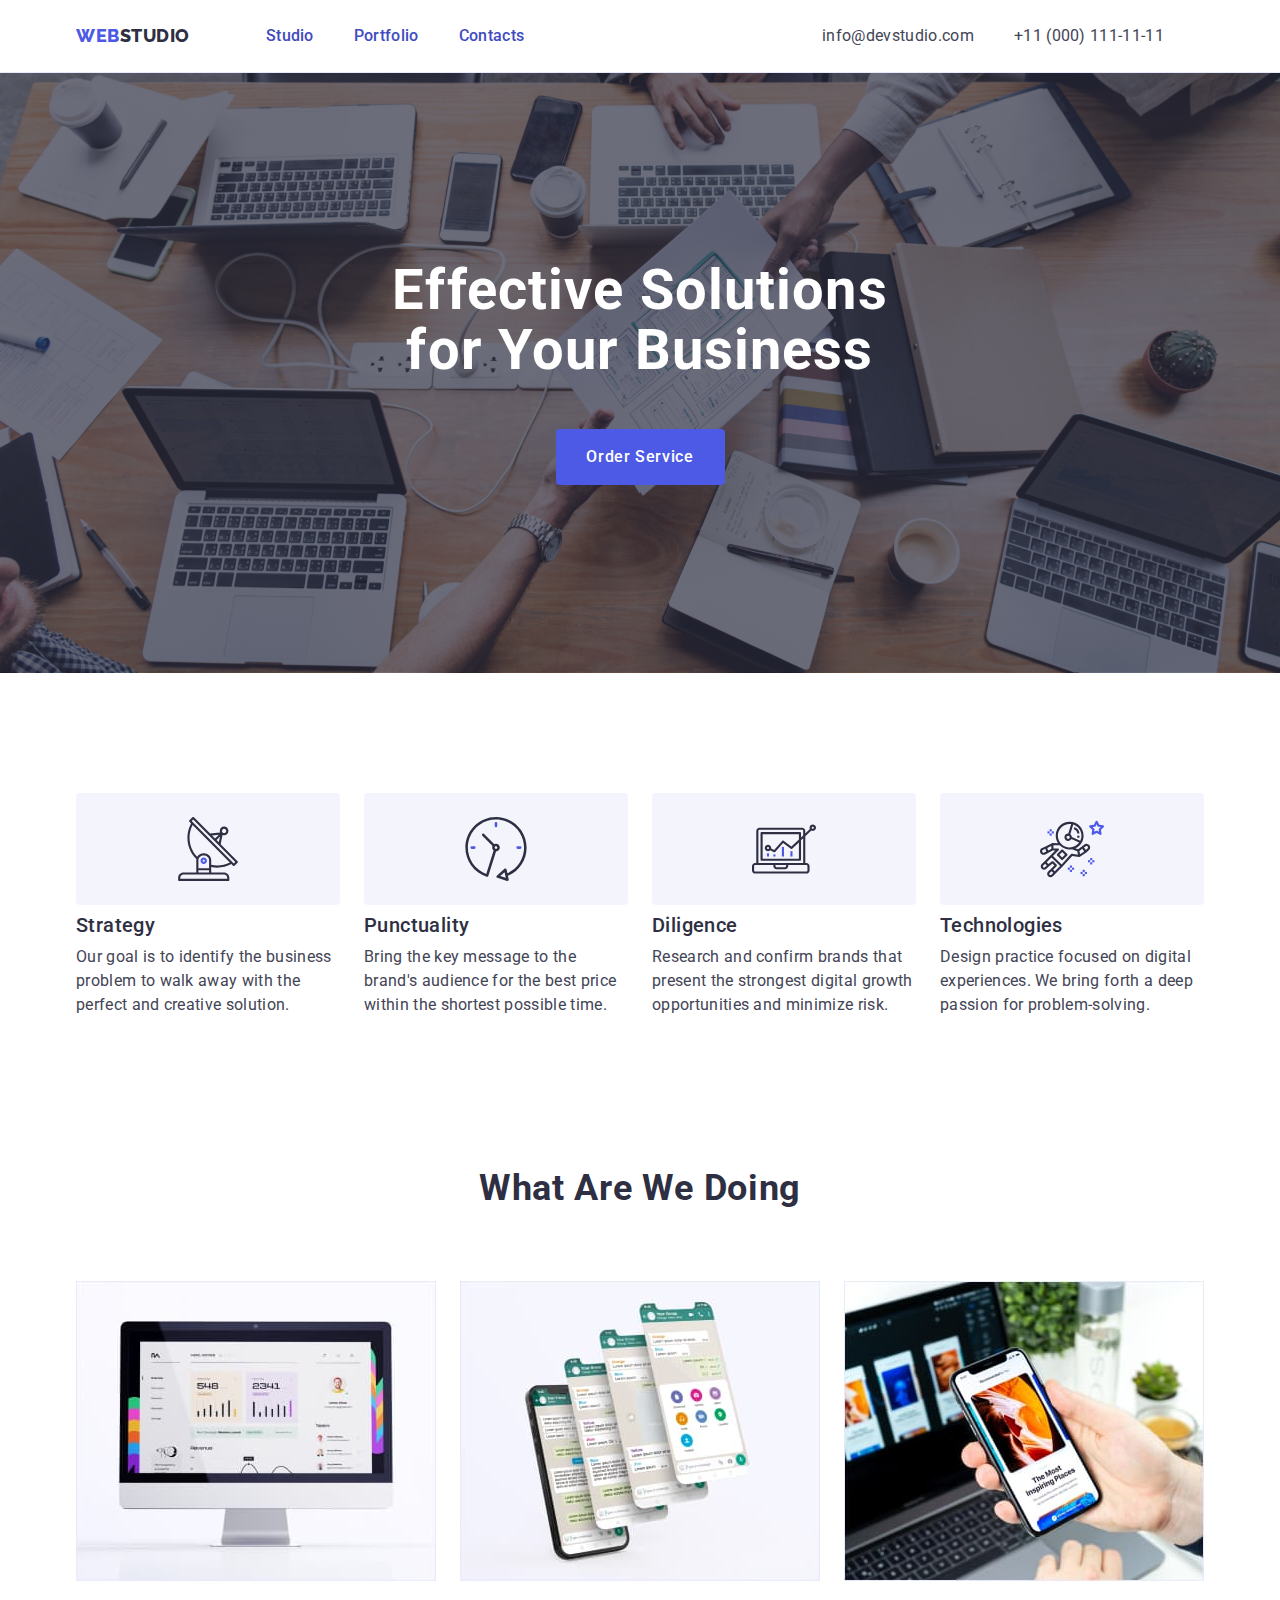
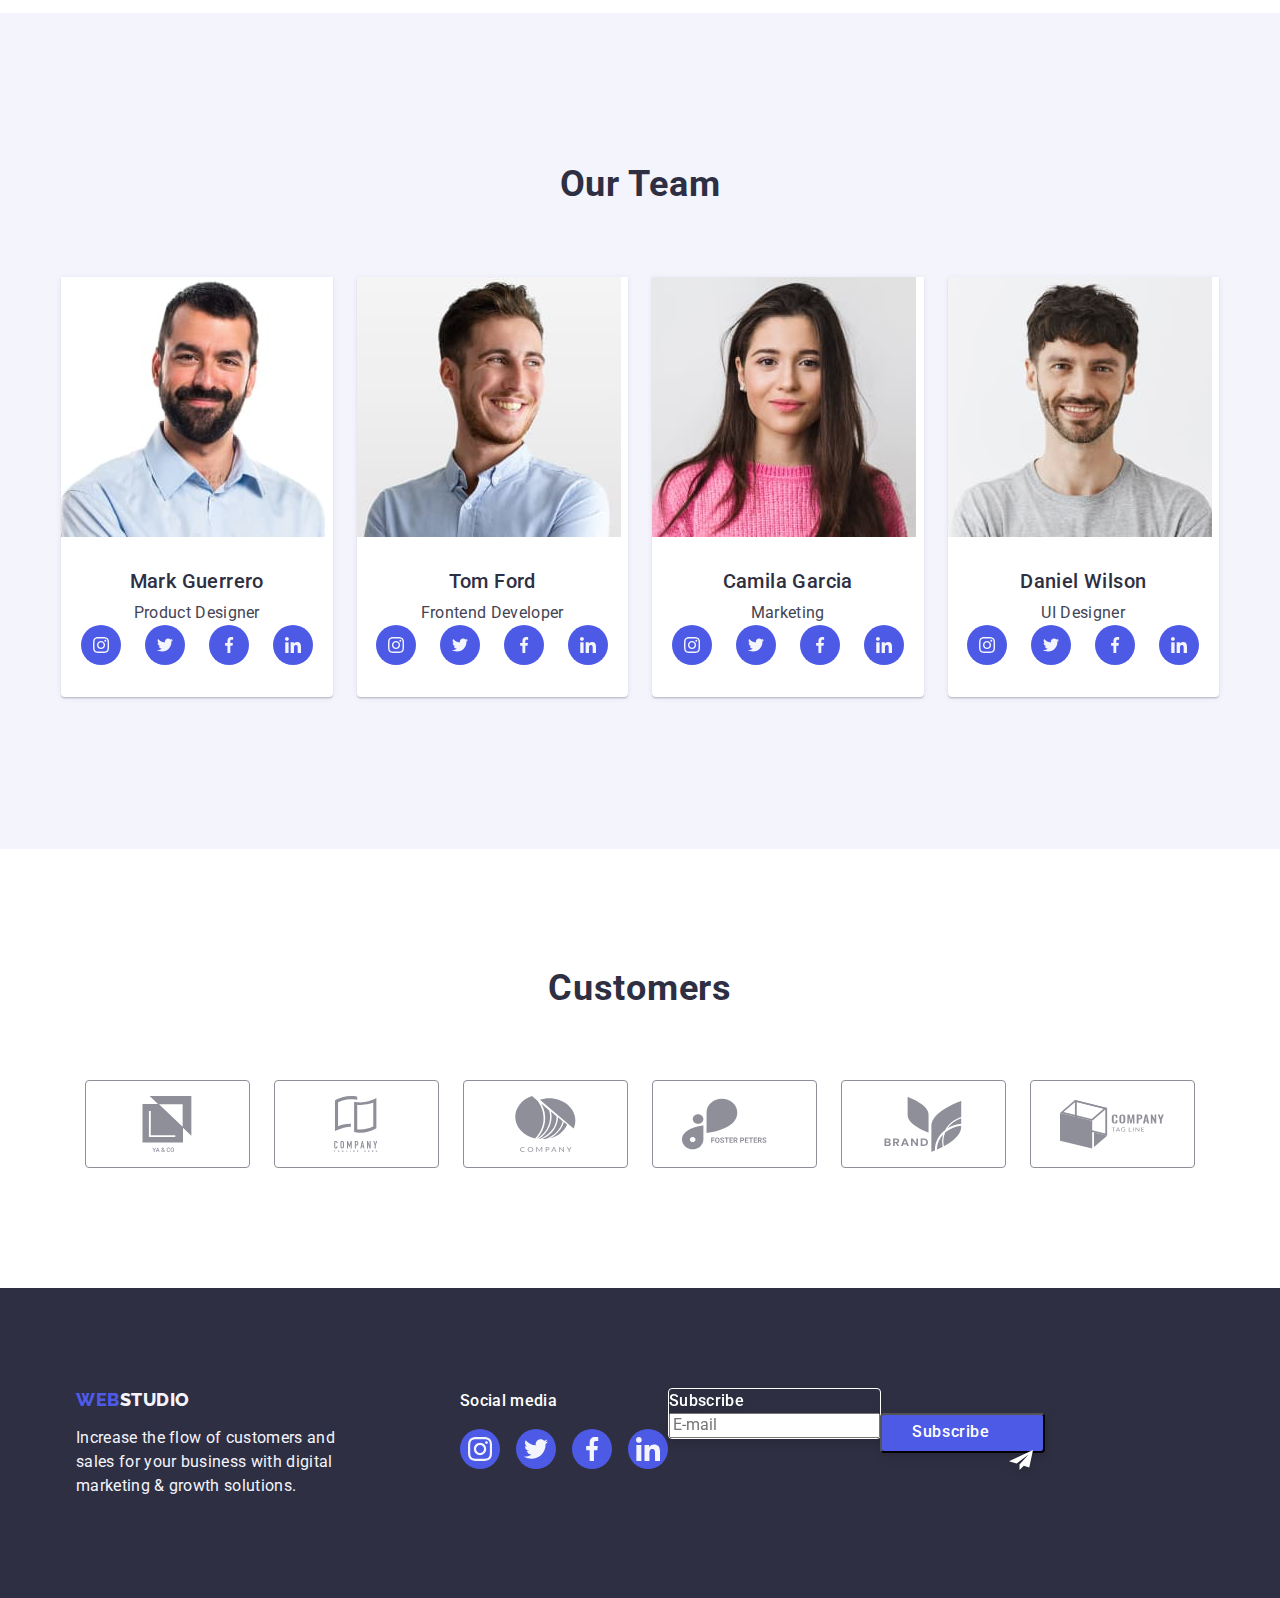
==== index.html @ 4f115db9 "Add files via upload" ====
<!DOCTYPE html>
<html lang="en">

<head>
  <meta charset="UTF-8" />
  <meta http-equiv="X-UA-Compatible" content="IE=edge" />
  <meta name="viewport" content="width=device-width, initial-scale=1.0" />
  <title>Document</title>
  <link rel="stylesheet" href="./css/modern-normalize.min.css" />
  <link rel="stylesheet" href="./css/style.css" />
  <link rel="stylesheet" href="./portfolio.html" />
  <link rel="preconnect" href="https://fonts.googleapis.com" />
  <link rel="preconnect" href="https://fonts.gstatic.com" crossorigin />
  <link href="https://fonts.googleapis.com/css2?family=Raleway:wght@800&display=swap" rel="stylesheet" />
  <link rel="preconnect" href="https://fonts.googleapis.com" />
  <link rel="preconnect" href="https://fonts.gstatic.com" crossorigin />
  <link href="https://fonts.googleapis.com/css2?family=Roboto:wght@400;500;700;900&display=swap" rel="stylesheet" />
</head>

<body class="body">
  <!--HEADER-->

  <header class="header">
    <div class="header-container container">
      <nav class="navigation">
        <a class="logo link" href="./index.html">Web<span class="header-logo-two">Studio</span></a>

        <ul class="menu-nav list">
          <li>
            <a class="menu-nav-item link" href="./index.html">Studio</a>
          </li>
          <li>
            <a class="menu-nav-item link" href="./portfolio.html">Portfolio</a>
          </li>
          <li><a class="menu-nav-item link" href="">Contacts</a></li>
        </ul>
      </nav>
      <address class="address">
        <ul class="addresses-list list">
          <li>
            <a class="address-item link" href="mailto:info@devstudio.com">info@devstudio.com</a>
          </li>
          <li>
            <a class="address-item link" href="tel:+110001111111">+11 (000) 111-11-11</a>
          </li>
        </ul>
      </address>
    </div>
  </header>
  <main>
    <!--SECTION 1-->

    <section class="section-one">
      <div class="hero-container container">
        <h1 class="main-title">Effective Solutions for Your Business</h1>
        <button class="hero-button" type="button" data-modal-open>Order Service</button>
      </div>
    </section>

    <!--SECTION 2-->

    <section class="section-two">
      <div class="second-container container">
        <h2 class="visually-hidden">Values</h2>
        <ul class="values-list list">
          <li class="value-item">
            <div class="value-items-div">
              <svg class="value-item-svg" width="64" height="64">
                <use href="./images/icons.svg#icon-antenna-one"></use>
              </svg>
            </div>
            <h3 class="value-title">Strategy</h3>
            <p class="value-text">
              Our goal is to identify the business problem to walk away with
              the perfect and creative solution.
            </p>
          </li>
          <li class="value-item">
            <div class="value-items-div">
              <svg class="value-item-svg" width="64" height="64">
                <use href="./images/icons.svg#icon-clock-one"></use>
              </svg>
            </div>
            <h3 class="value-title">Punctuality</h3>
            <p class="value-text">
              Bring the key message to the brand's audience for the best price
              within the shortest possible time.
            </p>
          </li>
          <li class="value-item">
            <div class="value-items-div">
              <svg class="value-item-svg" width="64" height="64">
                <use href="./images/icons.svg#icon-diagram-one"></use>
              </svg>
            </div>
            <h3 class="value-title">Diligence</h3>
            <p class="value-text">
              Research and confirm brands that present the strongest digital
              growth opportunities and minimize risk.
            </p>
          </li>
          <li class="value-item">
            <div class="value-items-div">
              <svg class="value-item-svg" width="64" height="64">
                <use href="./images/icons.svg#icon-astronaut-one"></use>
              </svg>
            </div>
            <h3 class="value-title">Technologies</h3>
            <p class="value-text">
              Design practice focused on digital experiences. We bring forth a
              deep passion for problem-solving.
            </p>
          </li>
        </ul>
      </div>
    </section>

    <!--SECTION 3-->

    <section class="section-three">
      <div class="third-container container">
        <h2 class="third-title">What are we doing</h2>
        <ul class="works-list list">
          <li class="works-list-item">
            <img src="./images/mac.jpg" alt="mac" width="360" height="300" />
          </li>
          <li class="works-list-item">
            <img src="./images/phones.jpg" alt="phones" width="360" height="300" />
          </li>
          <li class="works-list-item">
            <img src="./images/phone.jpg" alt="phone2" width="360" height="300" />
          </li>
        </ul>
      </div>
    </section>

    <!--SECTION 4-->

    <section class="section-fourth">
      <div class="team-container-div container">
        <h2 class="team-title">Our Team</h2>
        <ul class="team-list list">
          <li class="team-item list">
            <img class="dudes" src="./images/dude1.jpg" alt="dude1" width="264" height="260" />
            <div class="team-div">
              <h3 class="h-item">Mark Guerrero</h3>
              <p class="p-item">Product Designer</p>
              <ul class="socials list">
                <li class="socials-item">
                  <a href="" class="social-link link" aria-label="Instagram icon">
                    <svg class="social-ikons" width="16" height="16">
                      <use href="./images/icons.svg#instagram"></use>
                    </svg>
                  </a>
                </li>

                <li class="socials-item">
                  <a href="" class="social-link link" aria-label="Twitter icon">
                    <svg class="social-ikons" width="16" height="16">
                      <use href="./images/icons.svg#twitter"></use>
                    </svg>
                  </a>
                </li>

                <li class="socials-item">
                  <a href="" class="social-link link" aria-label="Facebook icon">
                    <svg class="social-ikons" width="16" height="16">
                      <use href="./images/icons.svg#facebook"></use>
                    </svg>
                  </a>
                </li>

                <li class="socials-item">
                  <a href="" class="social-link link" aria-label="Linkedin icon">
                    <svg class="social-ikons" width="16" height="16">
                      <use href="./images/icons.svg#linkedin"></use>
                    </svg>
                  </a>
                </li>
              </ul>
            </div>
          </li>

          <li class="team-item list">
            <img class="dudes" src="./images/dude2.jpg" alt="dude2" width="264" height="260" />
            <div class="team-div">
              <h3 class="h-item">Tom Ford</h3>
              <p class="p-item">Frontend Developer</p>
              <ul class="socials list">
                <li class="socials-item">
                  <a href="" class="social-link link" aria-label="Instagram icon">
                    <svg class="social-ikons" width="16" height="16">
                      <use href="./images/icons.svg#instagram"></use>
                    </svg>
                  </a>
                </li>

                <li class="socials-item">
                  <a href="" class="social-link link" aria-label="Twitter icon">
                    <svg class="social-ikons" width="16" height="16">
                      <use href="./images/icons.svg#twitter"></use>
                    </svg>
                  </a>
                </li>

                <li class="socials-item">
                  <a href="" class="social-link link" aria-label="Facebook icon">
                    <svg class="social-ikons" width="16" height="16">
                      <use href="./images/icons.svg#facebook"></use>
                    </svg>
                  </a>
                </li>

                <li class="socials-item">
                  <a href="" class="social-link link" aria-label="Linkedin icon">
                    <svg class="social-ikons" width="16" height="16">
                      <use href="./images/icons.svg#linkedin"></use>
                    </svg>
                  </a>
                </li>
              </ul>
            </div>
          </li>
          <li class="team-item list">
            <img class="dudes" src="./images/dude3.jpg" alt="dude3" width="264" height="260" />
            <div class="team-div">
              <h3 class="h-item">Camila Garcia</h3>
              <p class="p-item">Marketing</p>
              <ul class="socials list">
                <li class="socials-item">
                  <a href="" class="social-link link" aria-label="Instagram icon">
                    <svg class="social-ikons" width="16" height="16">
                      <use href="./images/icons.svg#instagram"></use>
                    </svg>
                  </a>
                </li>

                <li class="socials-item">
                  <a href="" class="social-link link" aria-label="Twitter icon">
                    <svg class="social-ikons" width="16" height="16">
                      <use href="./images/icons.svg#twitter"></use>
                    </svg>
                  </a>
                </li>

                <li class="socials-item">
                  <a href="" class="social-link link" aria-label="Facebook icon">
                    <svg class="social-ikons" width="16" height="16">
                      <use href="./images/icons.svg#facebook"></use>
                    </svg>
                  </a>
                </li>

                <li class="socials-item">
                  <a href="" class="social-link link" aria-label="Linkedin icon">
                    <svg class="social-ikons" width="16" height="16">
                      <use href="./images/icons.svg#linkedin"></use>
                    </svg>
                  </a>
                </li>
              </ul>
            </div>
          </li>
          <li class="team-item list">
            <img class="dudes" src="./images/dude4.jpg" alt="dude4" width="264" height="260" />
            <div class="team-div">
              <h3 class="h-item">Daniel Wilson</h3>
              <p class="p-item">UI Designer</p>
              <ul class="socials list">
                <li class="socials-item">
                  <a href="" class="social-link link" aria-label="Instagram icon">
                    <svg class="social-ikons" width="16" height="16">
                      <use href="./images/icons.svg#instagram"></use>
                    </svg>
                  </a>
                </li>

                <li class="socials-item">
                  <a href="" class="social-link link" aria-label="Twitter icon">
                    <svg class="social-ikons" width="16" height="16">
                      <use href="./images/icons.svg#twitter"></use>
                    </svg>
                  </a>
                </li>

                <li class="socials-item">
                  <a href="" class="social-link link" aria-label="Facebook icon">
                    <svg class="social-ikons" width="16" height="16">
                      <use href="./images/icons.svg#facebook"></use>
                    </svg>
                  </a>
                </li>

                <li class="socials-item">
                  <a href="" class="social-link link" aria-label="Linkedin icon">
                    <svg class="social-ikons" width="16" height="16">
                      <use href="./images/icons.svg#linkedin"></use>
                    </svg>
                  </a>
                </li>
              </ul>
            </div>
          </li>
        </ul>
      </div>
    </section>

    <!--SECTION 5-->

    <section class="section-five">
      <div class="cus-container container">
        <h2 class="customers-title">Customers</h2>
        <ul class="customers-list list">
          <li class="customers-item">
            <a href="" class="customers-link link" aria-label="Company icon">
              <svg class="customers-icon" width="104" height="56">
                <use href="./images/icons.svg#customers-one"></use>
              </svg>
            </a>
          </li>

          <li class="customers-item">
            <a href="" class="customers-link link" aria-label="Companyy icon">
              <svg class="customers-icon" width="104" height="56">
                <use href="./images/icons.svg#customers-two"></use>
              </svg>
            </a>
          </li>

          <li class="customers-item">
            <a href="" class="customers-link link" aria-label="Companyyy icon">
              <svg class="customers-icon" width="104" height="56">
                <use href="./images/icons.svg#customers-three"></use>
              </svg>
            </a>
          </li>

          <li class="customers-item">
            <a href="" class="customers-link link" aria-label="Companyyyy icon">
              <svg class="customers-icon" width="104" height="56">
                <use href="./images/icons.svg#customers-four"></use>
              </svg>
            </a>
          </li>

          <li class="customers-item">
            <a href="" class="customers-link link" aria-label="Companyyyyy icon">
              <svg class="customers-icon" width="104" height="56">
                <use href="./images/icons.svg#customers-five"></use>
              </svg>
            </a>
          </li>

          <li class="customers-item">
            <a href="" class="customers-link link" aria-label="Companyyyyyy icon">
              <svg class="customers-icon" width="104" height="56">
                <use href="./images/icons.svg#customers-six"></use>
              </svg>
            </a>
          </li>
        </ul>
      </div>
    </section>
  </main>

  <!--FOOTER-->


  <footer class="footer">
    <div class="footer-container container">
      <div class="footer-index-social">
        <a class="footer-logo link" href="./index.html">Web<span class="footer-logo-two">Studio</span></a>
        <p class="logo-footer-text">
          Increase the flow of customers and sales for your business with
          digital marketing & growth solutions.
        </p>
      </div>

      <div class="footer-container-social-two">
        <p class="social-title">Social media</p>
        <ul class="footer-social-media list">
          <li class="footer-social-media-item">
            <a class="footer-social-media-link link" href="https://www.instagram.com/">
              <svg class="social-ikons" width="24" height="24">
                <use href="./images/icons.svg#instagram"></use>
              </svg>
            </a>
          </li>

          <li class="footer-social-media-item">
            <a class="footer-social-media-link link" href="">
              <svg class="social-ikons" width="24" height="24">
                <use href="./images/icons.svg#twitter"></use>
              </svg>
            </a>
          </li>

          <li class="footer-social-media-item">
            <a class="footer-social-media-link link" href="">
              <svg class="social-ikons" width="24" height="24">
                <use href="./images/icons.svg#facebook"></use>
              </svg>
            </a>
          </li>

          <li class="footer-social-media-item">
            <a class="footer-social-media-link link" href="">
              <svg class="social-ikons" width="24" height="24">
                <use href="./images/icons.svg#linkedin"></use>
              </svg>
            </a>
          </li>
        </ul>
      </div>


      <!--

      <div class="subscribe-div">
        <p class="subscribe-title">Subscribe</p>
        <button class="subscribe-button" type="button">
          <p class="telegram-button-text">Subscribe</p>
          <svg class="telegram-icon" width="24" height="20">
            <use href="./images/icons.svg#icon-telegram"></use>
          </svg>
        </button>
      </div>
-->

      <div class="subscribe-div">
        <form action="" class="form-subscribe">
          <p class="subscribe-title">Subscribe</p>
          <input type="text" placeholder="E-mail">
          <button class="subscribe-button" type="button">
            <p class="telegram-button-text">Subscribe</p>
            <svg class="telegram-icon" width="24" height="24">
              <use href="./images/icons.svg#icon-telegram"></use>
            </svg>
          </button>
        </form>

      </div>



    </div>
  </footer>


  <div class="modal-blank is-hidden" data-modal>
    <div class="modal-blank-open">
      <button class="modal-close-btn" type="button" data-modal-close>
        <svg class="svg-modal-close" width="8" height="8">
          <use href="./images/icons.svg#icon-close-modal"></use>
        </svg>
      </button>
    </div>

  </div>
  <script src="./js/modal.js"></script>
</body>

</html>
---- css/style.css ----
:root {
  --color-iris: #4d5ae5;
  --color-ocean: #404bbf;
  --color-navy-blue: #2e2f42;
  --color-green: #31d0aa;
  --color-slate: #434455;
  --color-light-slate: #8e8f99;
  --color-cornflower: #e7e9fc;
  --color-cloud: #f4f4fd;
  --color-white: #ffffff;
  --color-dairy: #fcfcfc;
}



h1,
h2,
h3,
h4,
h5,
ul,
p,
a {
  margin: 0;
}


.body {
  font-family: "Roboto", sans-serif;
  color: #434455;
  background-color: #ffffff;
}

/*INDEX*/

/*HEADER*/

img {
  display: block;
}

.header {
  border-bottom: 1px solid #e7e9fc;
  box-shadow: 0px 2px 1px rgba(46, 47, 66, 0.08),
    0px 1px 1px rgba(46, 47, 66, 0.16), 0px 1px 6px rgba(46, 47, 66, 0.08);
}

.header-container {
  display: flex;
  justify-content: space-between;
}

.container {
  width: 1158px;
  margin: 0 auto;
  padding-left: 15px;
  padding-right: 15px;
}

.navigation {
  display: flex;
  align-items: center;
}

ul {
  padding-left: 0;
}

.logo {
  font-family: "Raleway";
  font-style: normal;
  font-weight: 800;
  font-size: 18px;
  line-height: 21px;
  display: flex;
  align-items: center;
  letter-spacing: 0.03em;
  text-transform: uppercase;
  color: #4d5ae5;
  margin-right: 76px;
}

.link {
  text-decoration: none;
  text-decoration: none;
}

.header-logo-two {
  font-family: "Raleway", sans-serif;
  font-style: normal;
  font-weight: 800;
  font-size: 18px;
  line-height: 21px;
  display: flex;
  letter-spacing: 0.03em;
  text-transform: uppercase;
  color: #2e2f42;
  line-height: 1.17;
}

.list {
  list-style: none;
}

.menu-nav {
  font-weight: 500;
  font-size: 16px;
  line-height: 1.5;
  letter-spacing: 0.02em;
  color: #2e2f42;
  display: flex;
  gap: 40px;
}

.menu-nav-item {
  display: block;
  color: #404bbf;
  transition: color 250ms cubic-bezier(0.4, 0, 0.2, 1);
  position: relative;
  padding: 24px 0;
}

.menu-nav-item:hover {
  color: #404bbf;
}

.menu-nav-item:focus {
  color: #404bbf;
}


.menu-nav-item::after {
  border-radius: 2px;
  content: '';
  position: absolute;
  bottom: -1px;
  width: 100%;
  height: 4px;
  display: block;
  background-color: #404BBF;
  opacity: 0;
}

.menu-nav-item::after:hover {
  content: '';
  position: absolute;
  bottom: -1px;
  width: 100%;
  height: 4px;
  display: block;
  background-color: #404BBF;
  opacity: 1;
}

.addresses-list {
  display: block;
  padding-right: 40px;
  max-width: 310;
  gap: 40px;
}

.menu-nav:hover {
  color: #404bbf;
}

.menu-nav:focus {
  color: #404bbf;
}

.address {
  font-style: normal;
  margin-left: auto;
}

.address-item {
  margin: 0;
  display: block;
  transition: color 250ms cubic-bezier(0.4, 0, 0.2, 1);
  font-family: "Roboto";
  font-style: normal;
  font-weight: 400;
  font-size: 16px;
  line-height: 24px;
  letter-spacing: 0.02em;
  color: #434455;
  padding: 24px 0;
}

.address-item:hover {
  color: #404bbf;
}

.address-item:focus {
  color: #404bbf;
}

/*SECTION 1*/

.section-one {
  margin-left: auto;
  margin-right: auto;
  max-width: 1440px;
  padding: 188px 0;
  background: #2e2f42;
  background: linear-gradient(rgba(46, 47, 66, 0.7), rgba(46, 47, 66, 0.7)),
    url(../images/people-office.jpg);
  background-repeat: no-repeat;
  background-size: cover;
  background-position: center;
}

.visually-hidden {
  position: absolute;
  width: 1px;
  height: 1px;
  margin: -1px;
  border: 0;
  padding: 0;

  white-space: nowrap;
  clip-path: inset(100%);
  clip: rect(0 0 0 0);
  overflow: hidden;
}

.main-title {
  line-height: 1.07;
  text-align: center;
  letter-spacing: 0.02em;
  color: #ffffff;
  font-size: 56px;
  max-width: 496px;
  display: block;
  margin: 0;
  margin-left: auto;
  margin-right: auto;
  margin-bottom: 48px;
}

.hero-button {
  transition: background-color 250ms cubic-bezier(0.4, 0, 0.2, 1);
  background-color: #4d5ae5;
  font-family: "Roboto", sans-serif;
  font-weight: 500;
  font-size: 16px;
  line-height: 1.5;
  letter-spacing: 0.04em;
  color: #ffffff;
  cursor: pointer;
  display: block;
  margin: 0 auto;
  min-width: 169px;
  height: 56px;
  border: none;
  border-radius: 4px;
}

.hero-button:hover {
  background-color: #404bbf;
}

.hero-button:focus {
  background-color: #404bbf;
}

/*SECTION 2*/

.value-items-div {
  display: flex;
  align-items: center;
  justify-content: center;
  height: 112px;
  width: 264px;
  margin-bottom: 8px;
  background: #F4F4FD;
  border-radius: 4px;
}

.second-title {
  font-weight: 500;
  font-size: 20px;
  line-height: 1.2;
  letter-spacing: 0.02em;
  color: #2e2f42;
  margin-bottom: 8px;
}

.second-container {
  display: flex;
}

.section-two {
  padding: 120px 0;
}

.values-list {
  display: flex;
  gap: 24px;
}

.value-item {
  flex-basis: calc((100% - 72px) / 4);
}

.value-title {
  font-weight: 500;
  font-size: 20px;
  line-height: 1.2;
  letter-spacing: 0.02em;
  color: #2e2f42;
  margin-bottom: 8px;
}

.value-text {
  font-size: 16px;
  line-height: 1.5;
  letter-spacing: 0.02em;
  color: #434455;
}

/*SECTION 3*/

.section-three {
  padding-bottom: 120px;
  padding: 32px 0;
}

.third-title {
  font-size: 36px;
  line-height: 1.11;
  text-align: center;
  letter-spacing: 0.02em;
  text-transform: capitalize;
  color: #2e2f42;
  margin-bottom: 72px;
}

.works-list {
  display: flex;
  gap: 24px;
}

.works-list-item {
  flex-basis: calc((100% - 48px) / 3);
}

/*SECTION 4*/

.section-fourth {
  background-color: #f4f4fd;
  padding: 120px 0;
}

.team-title {
  font-size: 36px;
  line-height: 1.11;
  text-align: center;
  letter-spacing: 0.02em;
  text-transform: capitalize;
  color: #2e2f42;
  margin-bottom: 72px;
}

.team-list {
  display: flex;
  gap: 24px;
}

.team-div {
  padding: 32px 0;
}


.team-container-div {
  padding: 32px 0;
}

.team-item {
  background-color: #ffffff;
  flex-basis: calc((100% - 72px) / 4);
  background: #ffffff;
  border-radius: 0px 0px 4px 4px;
  box-shadow: 0px 1px 6px rgba(46, 47, 66, 0.08),
    0px 1px 1px rgba(46, 47, 66, 0.16), 0px 2px 1px rgba(46, 47, 66, 0.08);
  border-radius: 0px 0px 4px 4px;
}

.team-div {
  padding-top: 32px;
  padding-bottom: 32px;
}

.h-item {
  font-weight: 500;
  font-size: 20px;
  line-height: 1.2;
  letter-spacing: 0.02em;
  color: #2e2f42;
  text-align: center;
  margin-bottom: 8px;
}

.p-item {
  font-size: 16px;
  line-height: 1.5;
  letter-spacing: 0.02em;
  color: #434455;
  text-align: center;
}

.dudes {
  display: block;
}

/*FOOTER*/

.footer-container {
  display: flex;
  align-items: baseline;
}

.footer {
  background-color: #2e2f42;
  padding: 100px 0;
  max-height: 315px;
}


.footer-index-social {
  flex-direction: column;
  display: flex;

}

.footer-logo {
  font-family: "Raleway";
  font-style: normal;
  font-weight: 800;
  font-size: 18px;
  line-height: 21px;
  display: flex;
  align-items: center;
  letter-spacing: 0.03em;
  text-transform: uppercase;
  color: #4d5ae5;
  display: inline-block;
  margin-right: 76px;
}

.footer-logo-two {
  font-family: "Raleway";
  font-style: normal;
  font-weight: 800;
  font-size: 18px;
  line-height: 21px;
  display: flex;
  align-items: center;
  letter-spacing: 0.03em;
  text-transform: uppercase;
  color: #f4f4fd;
  display: inline-block;
  margin-bottom: 16px;
}

.logo-footer-text {
  font-family: "Roboto";
  font-style: normal;
  font-weight: 400;
  font-size: 16px;
  line-height: 24px;
  letter-spacing: 0.02em;
  color: #f4f4fd;
  max-width: 264px;
}

/*SECTION 5 */

.five-div {
  width: 1128px;
}

/*   PORTFOLIO   */

.portfolio-header {
  border-bottom: 1px solid #e7e9fc;
}

.portfolio-header-container {
  justify-content: space-between;
  display: flex;
}

.portfolio-nav {
  display: flex;
  align-items: center;
}

.portfolio-menu-nav {
  font-weight: 500;
  font-size: 16px;
  line-height: 1.5;
  letter-spacing: 0.02em;
  color: #2e2f42;
  display: flex;
  gap: 40px;
}

.portfolio-menu-nav-item {
  position: relative;
  transition: color 250ms cubic-bezier(0.4, 0, 0.2, 1);
  color: #404bbf;
  padding: 24px 0;
}

.portfolio-menu-nav-item:hover {
  color: #404bbf;
}



.portfolio-menu-nav-item::after {
  left: 0;
  border-radius: 2px;
  content: '';
  position: absolute;
  bottom: -1px;
  width: 100%;
  height: 4px;
  display: block;
  background-color: #404BBF;
  opacity: 0;
}

.portfolio-menu-nav-item::after:hover {
  left: 0;
  content: '';
  position: absolute;
  bottom: -1px;
  width: 100%;
  height: 4px;
  display: block;
  background-color: #404BBF;
  opacity: 1;
}

.addresses-list {
  display: flex;
  gap: 40px;
}

.portfolio-menu-nav:hover {
  color: #404bbf;
}

.portfolio-menu-nav:focus {
  color: #404bbf;
}

.portfolio-buttons {
  transition: color 250ms cubic-bezier(0.4, 0, 0.2, 1), background-color 250ms cubic-bezier(0.4, 0, 0.2, 1),
    border-color 250ms cubic-bezier(0.4, 0, 0.2, 1), box-shadow 250ms cubic-bezier(0.4, 0, 0.2, 1);
  font-family: "Roboto", sans-serif;
  font-weight: 500;
  font-size: 16px;
  line-height: 1.5;
  letter-spacing: 0.04em;
  color: #4d5ae5;
  background-color: #f4f4fd;
  cursor: pointer;
  border: 1px solid #e7e9fc;
  border-radius: 4px;
  padding: 12px 24px;
  border: 1px solid #e7e9fc;
  border-radius: 4px;
}

.portfolio-buttons:hover {
  color: #ffffff;
  background-color: #404bbf;
  border: 1px solid transparent;
  box-shadow: 0px 3px 1px rgba(0, 0, 0, 0.1), 0px 2px 1px rgba(0, 0, 0, 0.08),
    0px 2px 2px rgba(0, 0, 0, 0.12);
}

.portfolio-buttons:focus {
  color: #ffffff;
  background-color: #404bbf;
  border: 1px solid transparent;
  box-shadow: 0px 3px 1px rgba(0, 0, 0, 0.1), 0px 2px 1px rgba(0, 0, 0, 0.08),
    0px 2px 2px rgba(0, 0, 0, 0.12);
}

.div-portfolio {
  border: #2e2f42;
  border-top: none;
}

.portfolio-section {
  padding: 96px 0 120px;
}

.buttons-list {
  display: flex;
  justify-content: center;
  gap: 24px;
  margin-bottom: 72px;
}

.apps-item {
  display: flex;
  background: #ffffff;
  flex-wrap: wrap;
  column-gap: 24px;
  row-gap: 48px;
}

.apps-item-link {
  transition: box-shadow 250ms cubic-bezier(0.4, 0, 0.2, 1);
  display: block;
}

.p-p-item {
  font-family: 'Roboto';
  font-style: normal;
  font-weight: 400;
  font-size: 16px;
  line-height: 24px;
  /* identical to box height, or 150% */

  letter-spacing: 0.02em;

  /* SLATE */

  color: #434455;

}

.apps-item-link:hover {
  border: 1px solid #f4f4fd;
  box-shadow: 0px 1px 6px rgba(46, 47, 66, 0.08),
    0px 1px 1px rgba(46, 47, 66, 0.16), 0px 2px 1px rgba(46, 47, 66, 0.08);
}

.apps-list-item {
  width: calc((100% - 48px) / 3);
}

.app-div {
  padding: 32px 16px;
  border: 1px solid #e7e9fc;
  border-top: none;
  margin-bottom: 8px;
}


.foto-item-portfolio {
  position: relative;
  overflow: hidden;
}

.foto-item-portfolio-text {
  padding: 40px 32px;
  transition: transform 250ms cubic-bezier(0.4, 0, 0.2, 1);
  position: absolute;
  font-family: 'Roboto';
  font-style: normal;
  font-weight: 400;
  font-size: 16px;
  line-height: 24px;
  letter-spacing: 0.02em;
  color: #F4F4FD;
  top: 0;
  background-color: #4d5ae5;
  height: 100%;
  width: 100%;
  transform: translateY(100%);
}



 
 .foto-item-portfolio:hover .foto-item-portfolio-text,
.foto-item-portfolio:focus .foto-item-portfolio-text {
  transform: translateY(0%);
}


.socials {
  display: flex;
  flex-direction: row;
  justify-content: center;
  align-items: center;
  padding: 0px;
  gap: 24px;
}

.socials-item {
  width: 40px;
  height: 40px;
}

.social-link {
  transition: background-color 250ms cubic-bezier(0.4, 0, 0.2, 1);
  width: 100%;
  height: 100%;
  background-color: #4d5ae5;
  border-radius: 50%;
  display: flex;
  align-items: center;
  justify-content: center;
}

.social-link:hover {
  background-color: #404bbf;
}


.social-link:focus {
  background-color: #404bbf;
}



.media-title {
  font-family: "Roboto";
  font-style: normal;
  font-weight: 500;
  font-size: 16px;
  line-height: 24px;
  letter-spacing: 0.02em;
  color: #ffffff;
  display: inline-block;
}

.social-icons {
  fill: #f4f4fd;
}

/*CUSTOMERS*/

.customers-title {
  margin-top: 0px;
  margin-bottom: 72px;
  font-family: "Roboto";
  font-style: normal;
  font-weight: 700;
  font-size: 36px;
  line-height: 40px;
  text-align: center;
  letter-spacing: 0.02em;
  text-transform: capitalize;
  color: #2e2f42;
  line-height: 1.1;
}


.customers-icon {
  fill: currentColor;
}

.section-five {
  padding-top: 120px;
  padding-bottom: 120px;
}

.cus-container {
  width: 1140px;
}


.customers-list {
  display: flex;
  flex-direction: row;
  align-items: flex-start;
  gap: 24px;
}

.customers-item {
  width: calc((100% - 120px) / 6);
  height: 88px;

}

.customers-link {
  transition: border-color 250ms cubic-bezier(0.4, 0, 0.2, 1), color 250ms cubic-bezier(0.4, 0, 0.2, 1);
  display: flex;
  align-items: center;
  justify-content: center;
  border: 1px solid #8e8f99;
  border-radius: 4px;
  box-sizing: border-box;
  width: 100%;
  height: 100%;
  color: #8e8f99;
  ;
}

.customers-link:hover {
  border-color: #404bbf;
  color: #404bbf;
}

.customers-link:focus {
  border-color: #404bbf;
  color: #404bbf;
}

.social-title {
  margin-top: 0px;
  margin-bottom: 16px;
  font-family: "Roboto";
  font-style: normal;
  font-weight: 500;
  font-size: 16px;
  line-height: 24px;
  letter-spacing: 0.02em;
  color: hsl(0, 0%, 100%);
}

.footer-index-social {
  display: flex;
  align-items: baseline;
  margin-right: 120px;
}

.footer-social-media {
  display: flex;
  flex-direction: row;
  justify-content: center;
  align-items: center;
  padding: 0px;
  gap: 16px;
}

.footer-social-media-link {
  transition: background-color 250ms cubic-bezier(0.4, 0, 0.2, 1);
  width: 100%;
  height: 100%;
  background-color: #4d5ae5;
  border-radius: 50%;
  display: flex;
  align-items: center;
  justify-content: center;
}

.footer-social-media-link:hover {
  background-color: #31d0aa;
}

.footer-social-media-link:focus {
  background-color: #31d0aa;
}

.social-ikons {
  fill: #f4f4fd;
}

.footer-container-social-two {
  gap: 16px;
}

.footer-container {
  display: flex;
}


.footer-social-media-item {
  width: 40px;
  height: 40px;
}


/*  JS   */

.modal-blank {
  position: fixed;
  top: 0;
  left: 0;
  width: 100%;
  height: 100%;
  background-color: rgba(46, 47, 66, 0.4);
  transition: opacity 250ms cubic-bezier(0.4, 0, 0.2, 1), visibility 250ms cubic-bezier(0.4, 0, 0.2, 1);
}

.is-hidden {
  opacity: 0;
  visibility: hidden;
  pointer-events: none;
}

.modal-blank-open {
  position: absolute;
  top: 50%;
  left: 50%;
  transform: translate(-50%, -50%) scale(1);
  background: #fcfcfc;
  box-shadow: 0px 1px 1px rgba(0, 0, 0, 0.14), 0px 1px 3px rgba(0, 0, 0, 0.12), 0px 2px 1px rgba(0, 0, 0, 0.2);
  border-radius: 4px;
  transition: transform 250ms cubic-bezier(0.4, 0, 0.2, 1);
  min-height: 584px;
  width: 408px;

}

.modal-close-btn {
  display: flex;
  align-items: center;
  justify-content: center;
  background-color: #e7e9fc;
  border: 1px solid rgba(0, 0, 0, 0.1);
  position: absolute;
  top: 24px;
  padding: 0;
  border-radius: 50%;
  right: 24px;
  height: 24px;
  width: 24px;
  cursor: pointer;
  transition: background-color 250ms cubic-bezier(0.4, 0, 0.2, 1), border 250ms cubic-bezier(0.4, 0, 0.2, 1);
}

.modal-close-btn:hover {
  background-color: #404bbf;
  border: none;
}

.modal-close-btn:focus {
  background-color: #404bbf;
  border: none;
}

.svg-modal-close {
  transition: fill 250ms cubic-bezier(0.4, 0, 0.2, 1);

}


.modal-close-btn:hover .svg-modal-close {
  fill: #ffffff;
}

.modal-close-btn:focus .svg-modal-close {
  fill: #ffffff;
}

/* SUBSCRIBE */

.subscribe-title {
  font-family: 'Roboto';
  font-style: normal;
  font-weight: 500;
  font-size: 16px;
  line-height: 24px;
  letter-spacing: 0.02em;
  color: #FFFFFF;
}


.subscribe-div {
  flex-direction: column;
  gap: 192px;
  align-items: baseline;
  display: flex;
}


.subscribe-button {
  position: absolute;
  width: 165px;
  height: 40px;
  background: #4D5AE5;
  border-radius: 4px;
}

.telegram-button-text {
  position: relative;
  padding-left:24px ;
  padding-top: 8px;
  width: 77px;
  height: 24px;
  font-family: 'Roboto';
  font-style: normal;
  font-weight: 500;
  font-size: 16px;
  line-height: 24px;
  display: flex;
  align-items: center;
  text-align: center;
  letter-spacing: 0.04em;
  color: #FFFFFF;
}

.telegram-icon{
  position: relative;
  margin-left: 117px;
  margin-top: 8px;


}

.form-subscribe{
  box-sizing: border-box;
  border: 1px solid #FFFFFF;
filter: drop-shadow(0px 4px 4px rgba(0, 0, 0, 0.15));
border-radius: 4px;
}
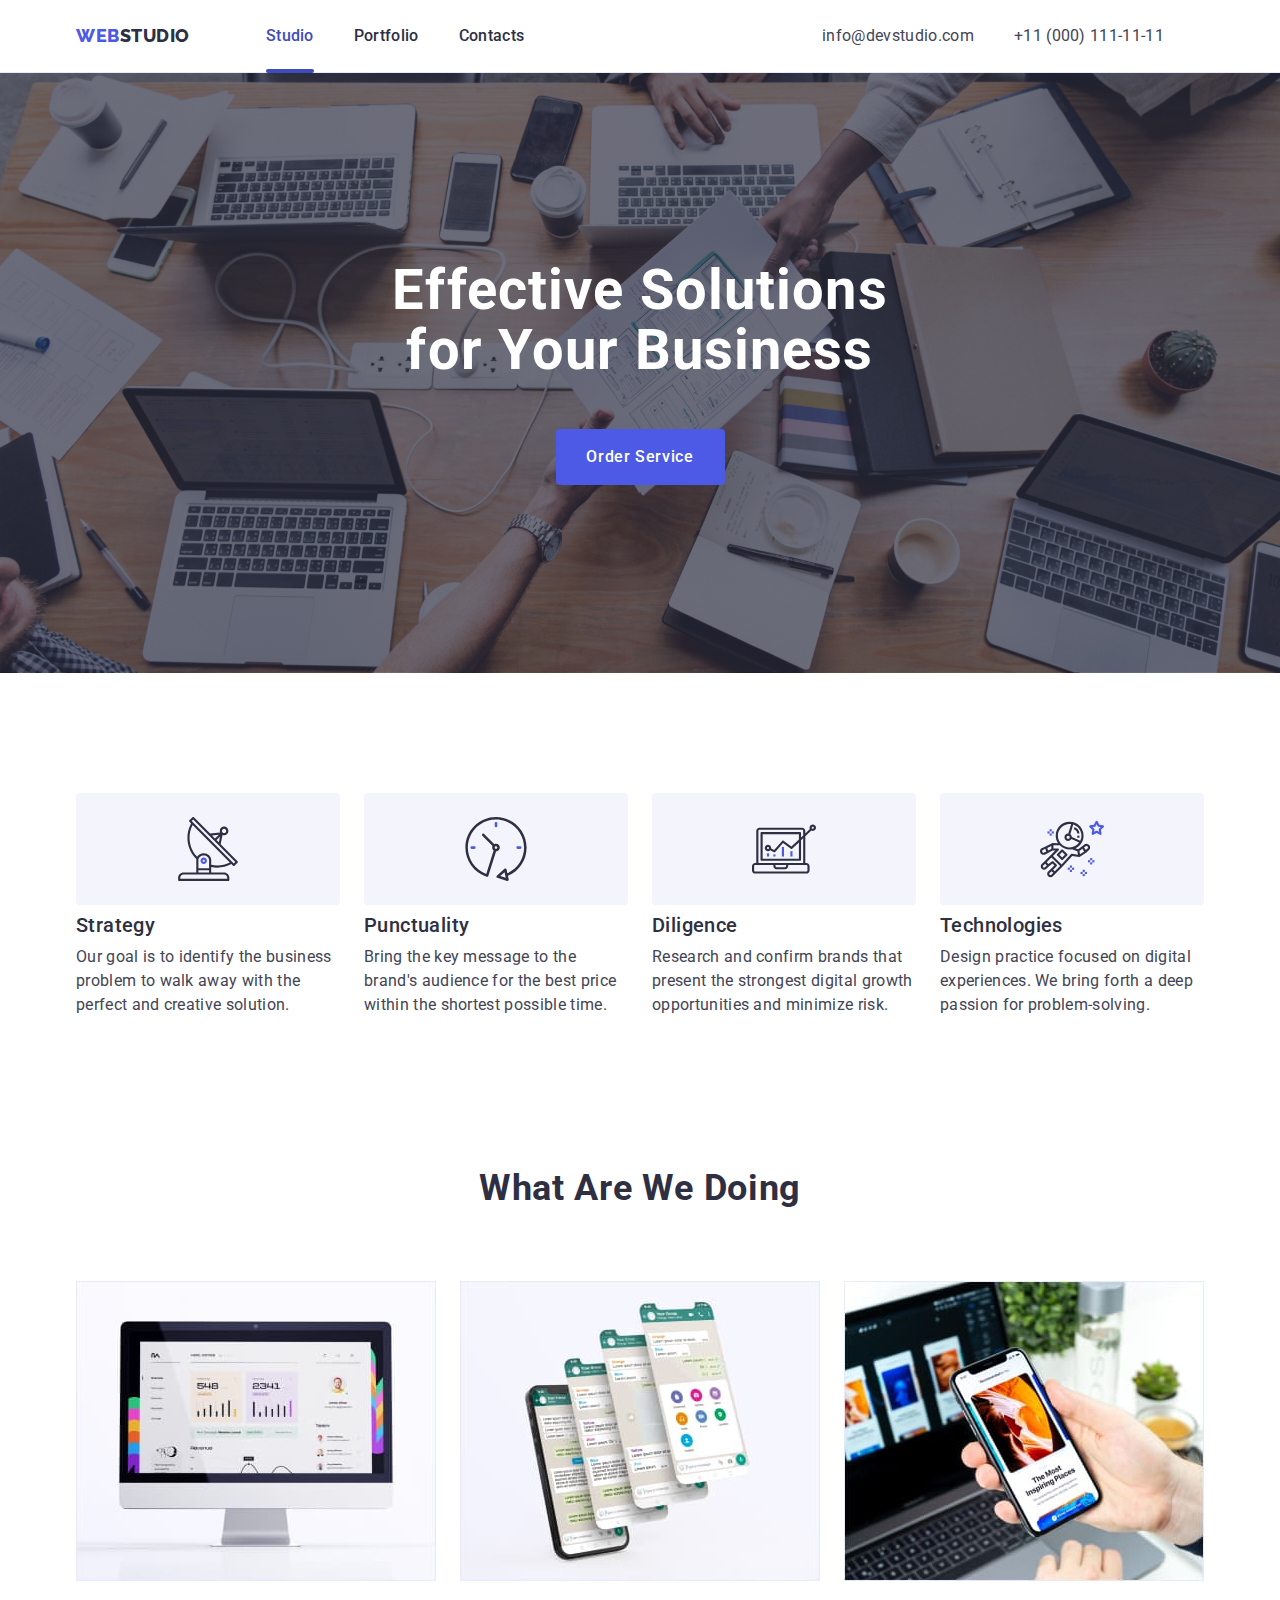
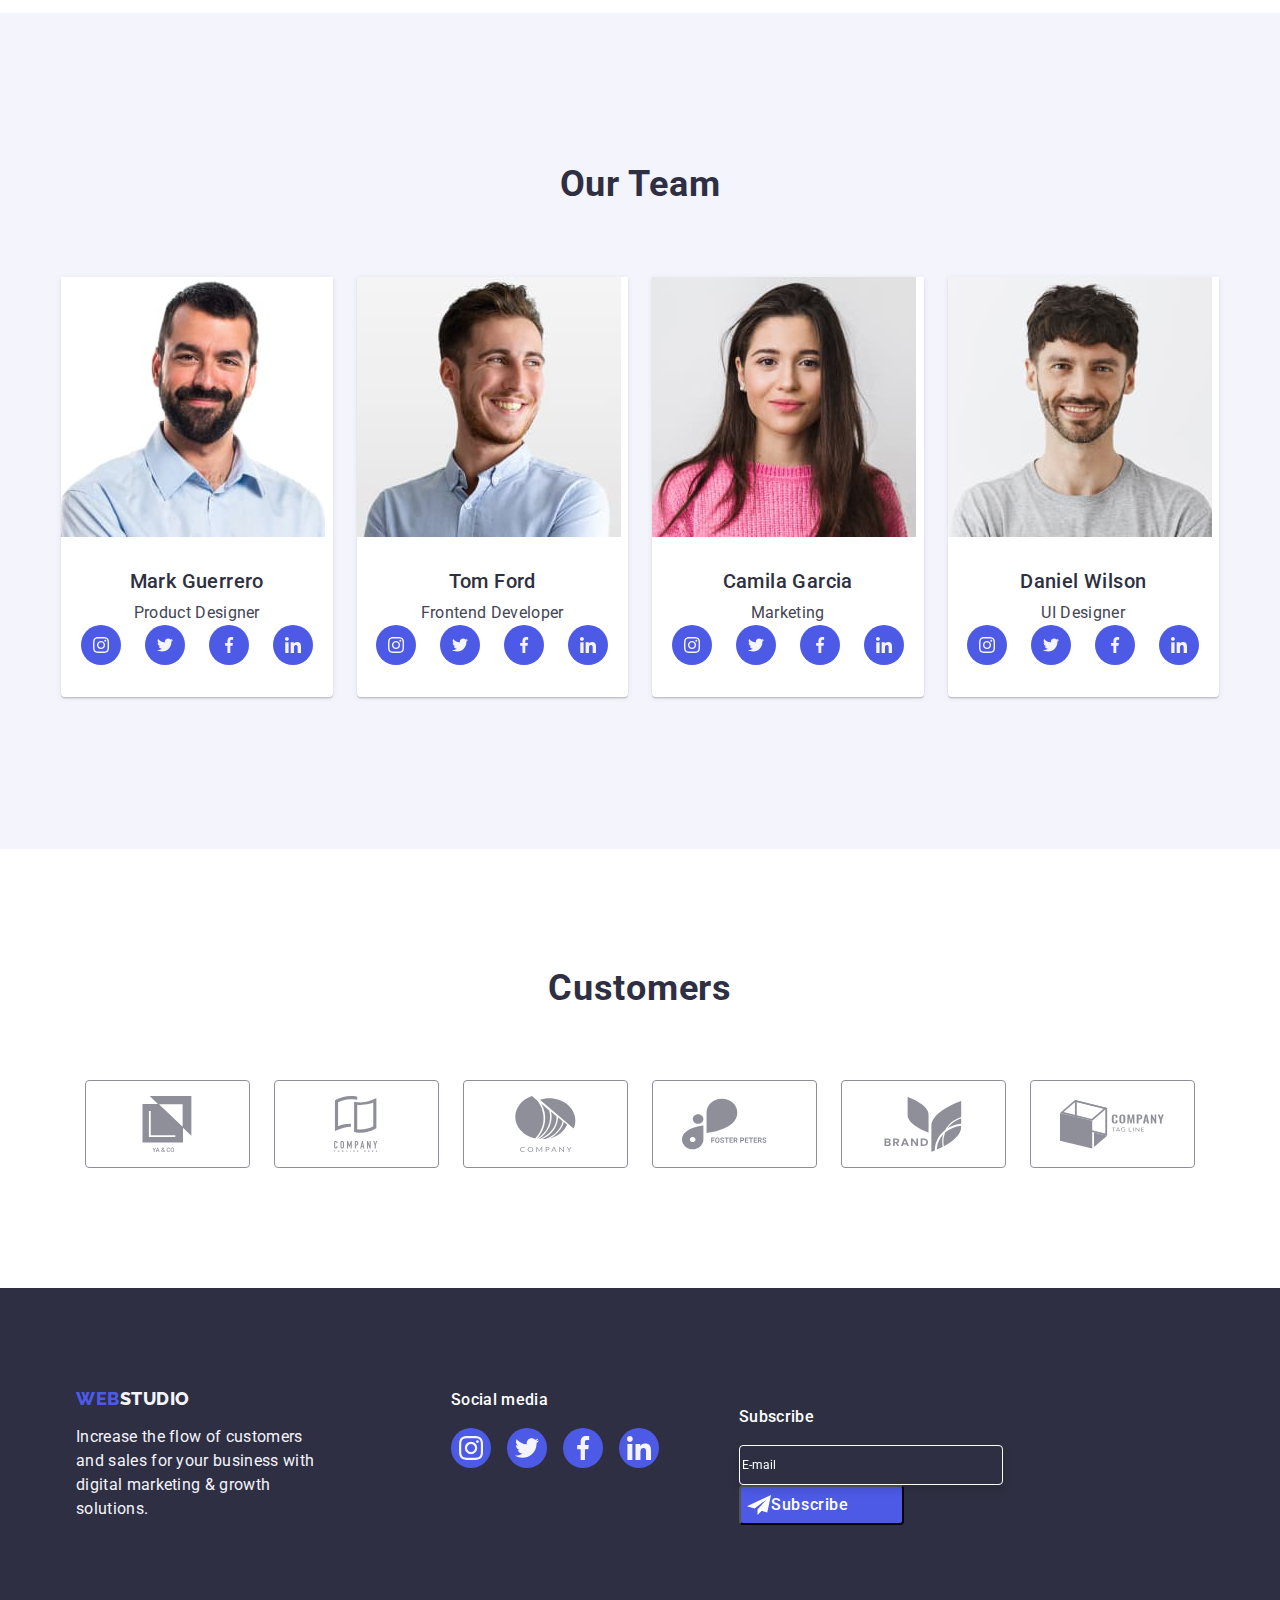
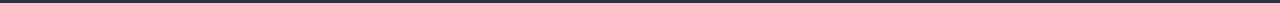
==== commit 369c1e21: "Add files via upload" ====
--- a/index.html
+++ b/index.html
@@ -27,7 +27,7 @@
 
         <ul class="menu-nav list">
           <li>
-            <a class="menu-nav-item link" href="./index.html">Studio</a>
+            <a class="menu-studio link" href="./index.html">Studio</a>
           </li>
           <li>
             <a class="menu-nav-item link" href="./portfolio.html">Portfolio</a>
@@ -413,39 +413,29 @@
         </ul>
       </div>
 
-
-      <!--
-
-      <div class="subscribe-div">
-        <p class="subscribe-title">Subscribe</p>
-        <button class="subscribe-button" type="button">
-          <p class="telegram-button-text">Subscribe</p>
-          <svg class="telegram-icon" width="24" height="20">
-            <use href="./images/icons.svg#icon-telegram"></use>
-          </svg>
-        </button>
-      </div>
--->
-
-      <div class="subscribe-div">
-        <form action="" class="form-subscribe">
-          <p class="subscribe-title">Subscribe</p>
-          <input type="text" placeholder="E-mail">
-          <button class="subscribe-button" type="button">
-            <p class="telegram-button-text">Subscribe</p>
-            <svg class="telegram-icon" width="24" height="24">
-              <use href="./images/icons.svg#icon-telegram"></use>
-            </svg>
-          </button>
+      <div class="footer-subscribe">
+        <form action=""></form>
+
+        <p class="footer-subscribe-text">Subscribe</p>
+        <form class="form-subscribe">
+          <label for="" class="label-email" name="input-email">
+            <input type="email" class="email-input" name="input-email" placeholder="E-mail">
+            <button type="submit" class="subscribe-btn">
+              <svg class="telegram-svg" width="24" height="24">
+                <use href="./images/icons.svg#icon-telegram"></use>
+              </svg>
+              Subscribe</button>
+          </label>
+
         </form>
 
       </div>
-
-
 
     </div>
   </footer>
 
+
+  <!--MODAL-->
 
   <div class="modal-blank is-hidden" data-modal>
     <div class="modal-blank-open">
@@ -454,7 +444,58 @@
           <use href="./images/icons.svg#icon-close-modal"></use>
         </svg>
       </button>
+
+      <p class="modal-text">Leave your contacts and we will call you back</p>
+
+      <form class="modal-form" name="modal_form">
+        <label class="modal-label-name" for="modal_name">Name</label>
+        <div class="modal-blank-div">
+          <input type="text" class="modal-name-input" name="modal_name">
+          <svg class="modal-svg-icon" width="18" height="18">
+
+            <use href="./images/icons.svg#icon-dude"></use>
+          </svg>
+        </div>
+
+        <label class="modal-label-name" for="modal_phone">Phone</label>
+        <div class="modal-blank-div">
+          <input type="text" class="modal-name-input" name="modal_phone">
+          <svg class="modal-svg-icon" width="18" height="24">
+
+            <use href="./images/icons.svg#icon-phone"></use>
+          </svg>
+        </div>
+
+        <label class="modal-label-name" for="modal_email">Email</label>
+        <div class="modal-blank-div">
+          <input type="text" class="modal-name-input" name="modal_email">
+          <svg class="modal-svg-icon" width="18" height="24">
+
+            <use href="./images/icons.svg#icon-email"></use>
+          </svg>
+        </div>
+
+        <label class="modal-label-name" for="modal_comment">Comment</label>
+        <div>
+          <textarea class="text-area-input" name="modal_comment" id="" rows="6" placeholder="Text input"></textarea>
+
+
+          <label class="agreement-label">
+            <div modal-blank-div>
+            <input type="checkbox" name="modal_agreement">
+            <span class="modal-text-accept">I accept the terms and conditions of the <a href="">Privacy Policy</a></span>
+            </div>
+          </label>
+
+          <button type="submit" class="modal-send-btn">Send</button>
+        </div>
+
+
+      </form>
+
+
     </div>
+
 
   </div>
   <script src="./js/modal.js"></script>
--- a/css/style.css
+++ b/css/style.css
@@ -112,7 +112,8 @@
   gap: 40px;
 }
 
-.menu-nav-item {
+
+.menu-studio {
   display: block;
   color: #404bbf;
   transition: color 250ms cubic-bezier(0.4, 0, 0.2, 1);
@@ -120,6 +121,14 @@
   padding: 24px 0;
 }
 
+.menu-nav-item {
+  display: block;
+  color: #2e2f42;
+  transition: color 250ms cubic-bezier(0.4, 0, 0.2, 1);
+  position: relative;
+  padding: 24px 0;
+}
+
 .menu-nav-item:hover {
   color: #404bbf;
 }
@@ -129,7 +138,7 @@
 }
 
 
-.menu-nav-item::after {
+.menu-studio::after {
   border-radius: 2px;
   content: '';
   position: absolute;
@@ -138,10 +147,10 @@
   height: 4px;
   display: block;
   background-color: #404BBF;
-  opacity: 0;
-}
-
-.menu-nav-item::after:hover {
+
+}
+
+.menu-studio::after::after:hover {
   content: '';
   position: absolute;
   bottom: -1px;
@@ -495,31 +504,37 @@
   align-items: center;
 }
 
-.portfolio-menu-nav {
-  font-weight: 500;
-  font-size: 16px;
-  line-height: 1.5;
-  letter-spacing: 0.02em;
-  color: #2e2f42;
-  display: flex;
-  gap: 40px;
-}
-
-.portfolio-menu-nav-item {
+.menu-portfolio {
   position: relative;
   transition: color 250ms cubic-bezier(0.4, 0, 0.2, 1);
   color: #404bbf;
   padding: 24px 0;
 }
 
+.portfolio-menu-nav {
+  font-weight: 500;
+  font-size: 16px;
+  line-height: 1.5;
+  letter-spacing: 0.02em;
+  color: #2e2f42;
+  display: flex;
+  gap: 40px;
+}
+
+.portfolio-menu-nav-item {
+  position: relative;
+  transition: color 250ms cubic-bezier(0.4, 0, 0.2, 1);
+  color: #2e2f42;
+  padding: 24px 0;
+}
+
 .portfolio-menu-nav-item:hover {
   color: #404bbf;
 }
 
 
 
-.portfolio-menu-nav-item::after {
-  left: 0;
+.menu-portfolio::after {
   border-radius: 2px;
   content: '';
   position: absolute;
@@ -528,7 +543,6 @@
   height: 4px;
   display: block;
   background-color: #404BBF;
-  opacity: 0;
 }
 
 .portfolio-menu-nav-item::after:hover {
@@ -678,11 +692,14 @@
 
 
 
- 
- .foto-item-portfolio:hover .foto-item-portfolio-text,
-.foto-item-portfolio:focus .foto-item-portfolio-text {
+.apps-item-link:focus .foto-item-portfolio-text {
   transform: translateY(0%);
 }
+
+.apps-item-link:hover .foto-item-portfolio-text {
+  transform: translateY(0%);
+}
+
 
 
 .socials {
@@ -856,6 +873,7 @@
 }
 
 .footer-container-social-two {
+  margin-right: 80px;
   gap: 16px;
 }
 
@@ -888,7 +906,13 @@
   pointer-events: none;
 }
 
+.modal-form{
+  position: relative;
+  margin-top: 16px;
+}
+
 .modal-blank-open {
+  padding-left: 24px;
   position: absolute;
   top: 50%;
   left: 50%;
@@ -901,6 +925,7 @@
   width: 408px;
 
 }
+
 
 .modal-close-btn {
   display: flex;
@@ -945,36 +970,73 @@
 
 /* SUBSCRIBE */
 
-.subscribe-title {
-  font-family: 'Roboto';
-  font-style: normal;
-  font-weight: 500;
-  font-size: 16px;
-  line-height: 24px;
-  letter-spacing: 0.02em;
-  color: #FFFFFF;
-}
-
-
-.subscribe-div {
-  flex-direction: column;
-  gap: 192px;
-  align-items: baseline;
-  display: flex;
-}
-
-
-.subscribe-button {
-  position: absolute;
+
+.subscribe-btn {
   width: 165px;
   height: 40px;
   background: #4D5AE5;
   border-radius: 4px;
-}
+  font-family: 'Roboto';
+  font-style: normal;
+  font-weight: 500;
+  font-size: 16px;
+  line-height: 24px;
+  display: flex;
+  align-items: center;
+  text-align: center;
+  letter-spacing: 0.04em;
+  color: #FFFFFF;
+  margin-right: 300px;
+}
+
+.footer-subscribe {
+  display: flex;
+  flex-direction: column;
+  align-items: baseline;
+}
+
+.footer-subscribe-text {
+  font-family: 'Roboto';
+  font-style: normal;
+  font-weight: 500;
+  font-size: 16px;
+  line-height: 24px;
+  letter-spacing: 0.02em;
+  color: #FFFFFF;
+}
+
+.label-email {
+  display: block;
+  font-family: 'Roboto';
+  font-style: normal;
+  font-weight: 400;
+  font-size: 12px;
+  line-height: 24px;
+  align-items: center;
+  letter-spacing: 0.04em;
+  color: #FFFFFF;
+}
+
+.email-input {
+  margin-top: 16px;
+  outline: transparent;
+  color: #FFFFFF;
+  background-color: #2E2F42;
+  width: 264px;
+  height: 40px;
+  border: 1px solid #FFFFFF;
+  filter: drop-shadow(0px 4px 4px rgba(0, 0, 0, 0.15));
+  border-radius: 4px;
+}
+
+.email-input::placeholder{
+  color: #FFFFFF;
+}
+
 
 .telegram-button-text {
   position: relative;
-  padding-left:24px ;
+  padding-left: 24px;
   padding-top: 8px;
   width: 77px;
   height: 24px;
@@ -990,7 +1052,7 @@
   color: #FFFFFF;
 }
 
-.telegram-icon{
+.telegram-icon {
   position: relative;
   margin-left: 117px;
   margin-top: 8px;
@@ -998,9 +1060,154 @@
 
 }
 
-.form-subscribe{
-  box-sizing: border-box;
-  border: 1px solid #FFFFFF;
-filter: drop-shadow(0px 4px 4px rgba(0, 0, 0, 0.15));
-border-radius: 4px;
+
+
+.modal-send-btn {
+  transition: background-color 250ms cubic-bezier(0.4, 0, 0.2, 1);
+  background-color: #4d5ae5;
+  font-family: "Roboto", sans-serif;
+  font-weight: 500;
+  font-size: 16px;
+  line-height: 1.5;
+  letter-spacing: 0.04em;
+  color: #ffffff;
+  cursor: pointer;
+  display: block;
+  margin: 0 auto;
+  min-width: 169px;
+  height: 56px;
+  border: none;
+  border-radius: 4px;
+}
+
+.modal-text {
+  margin-top: 72px;
+  font-family: 'Roboto';
+  font-style: normal;
+  font-weight: 500;
+  font-size: 16px;
+  line-height: 24px;
+  text-align: center;
+  letter-spacing: 0.02em;
+  color: #2E2F42;
+}
+
+
+.modal-text-accept {
+  /* Small Text */
+
+  font-family: 'Roboto';
+  font-style: normal;
+  font-weight: 400;
+  font-size: 12px;
+  line-height: 14px;
+  /* or 117% */
+
+  letter-spacing: 0.04em;
+
+  /* LIGHT SLATE */
+
+  color: #8E8F99;
+}
+
+.modal-name-input {
+  outline: transparent;
+  width: 360px;
+  height: 40px;
+  border: 1px solid rgba(46, 47, 66, 0.4);
+  border-radius: 4px;
+  border-radius: 4px;
+}
+
+.modal-name-input:hover {
+  transition: border 250ms cubic-bezier(0.4, 0, 0.2, 1);
+  border: 1px solid #4D5AE5;
+}
+
+.modal-name-input:focus {
+  transition: border 250ms cubic-bezier(0.4, 0, 0.2, 1);
+  border: 1px solid #4D5AE5;
+}
+
+.modal-svg-icon {
+  position: absolute;
+  top: 50%;
+  left: 16px;
+  transform: translateY(-50%);
+  display: flex;
+  flex-direction: row;
+  align-items: flex-start;
+  padding: 3px 0px;
+  gap: 4px;
+
+  position: absolute;
+  fill: #2E2F42;
+}
+
+.modal-blank-div:hover .modal-svg-icon {
+  fill: #4D5AE5;
+}
+
+
+.agreement-label{
+  display: flex ;
+  margin-left: 12px;
+  margin-bottom: 16px;
+}
+
+.text-area-input {
+  margin-bottom: 16px;
+  outline: transparent;
+  width: 360px;
+  height: 120px;
+  border: 1px solid rgba(46, 47, 66, 0.4);
+  border-radius: 4px;
+  border-radius: 4px;
+}
+
+.text-area-input:hover {
+  transition: border 250ms cubic-bezier(0.4, 0, 0.2, 1);
+  border: 1px solid #4D5AE5;
+}
+
+.text-area-input:focus {
+  transition: border 250ms cubic-bezier(0.4, 0, 0.2, 1);
+  border: 1px solid #4D5AE5;
+}
+
+.modal-blank-div{
+  position: relative;
+}
+
+.text-area-input {
+  font-family: 'Roboto';
+  font-style: normal;
+  font-weight: 400;
+  font-size: 12px;
+  line-height: 14px;
+  /* identical to box height, or 117% */
+
+  letter-spacing: 0.04em;
+
+  /* NAVY BLUE modal */
+
+  color: rgba(46, 47, 66, 0.4);
+}
+
+.modal-label-name {
+  display: block;
+  margin-top: 8px;
+  margin-bottom: 8px;
+  font-family: 'Roboto';
+  font-style: normal;
+  font-weight: 400;
+  font-size: 12px;
+  line-height: 14px;
+  /* identical to box height, or 117% */
+
+  letter-spacing: 0.04em;
+
+  /* LIGHT SLATE */
+
+  color: #8E8F99;
 }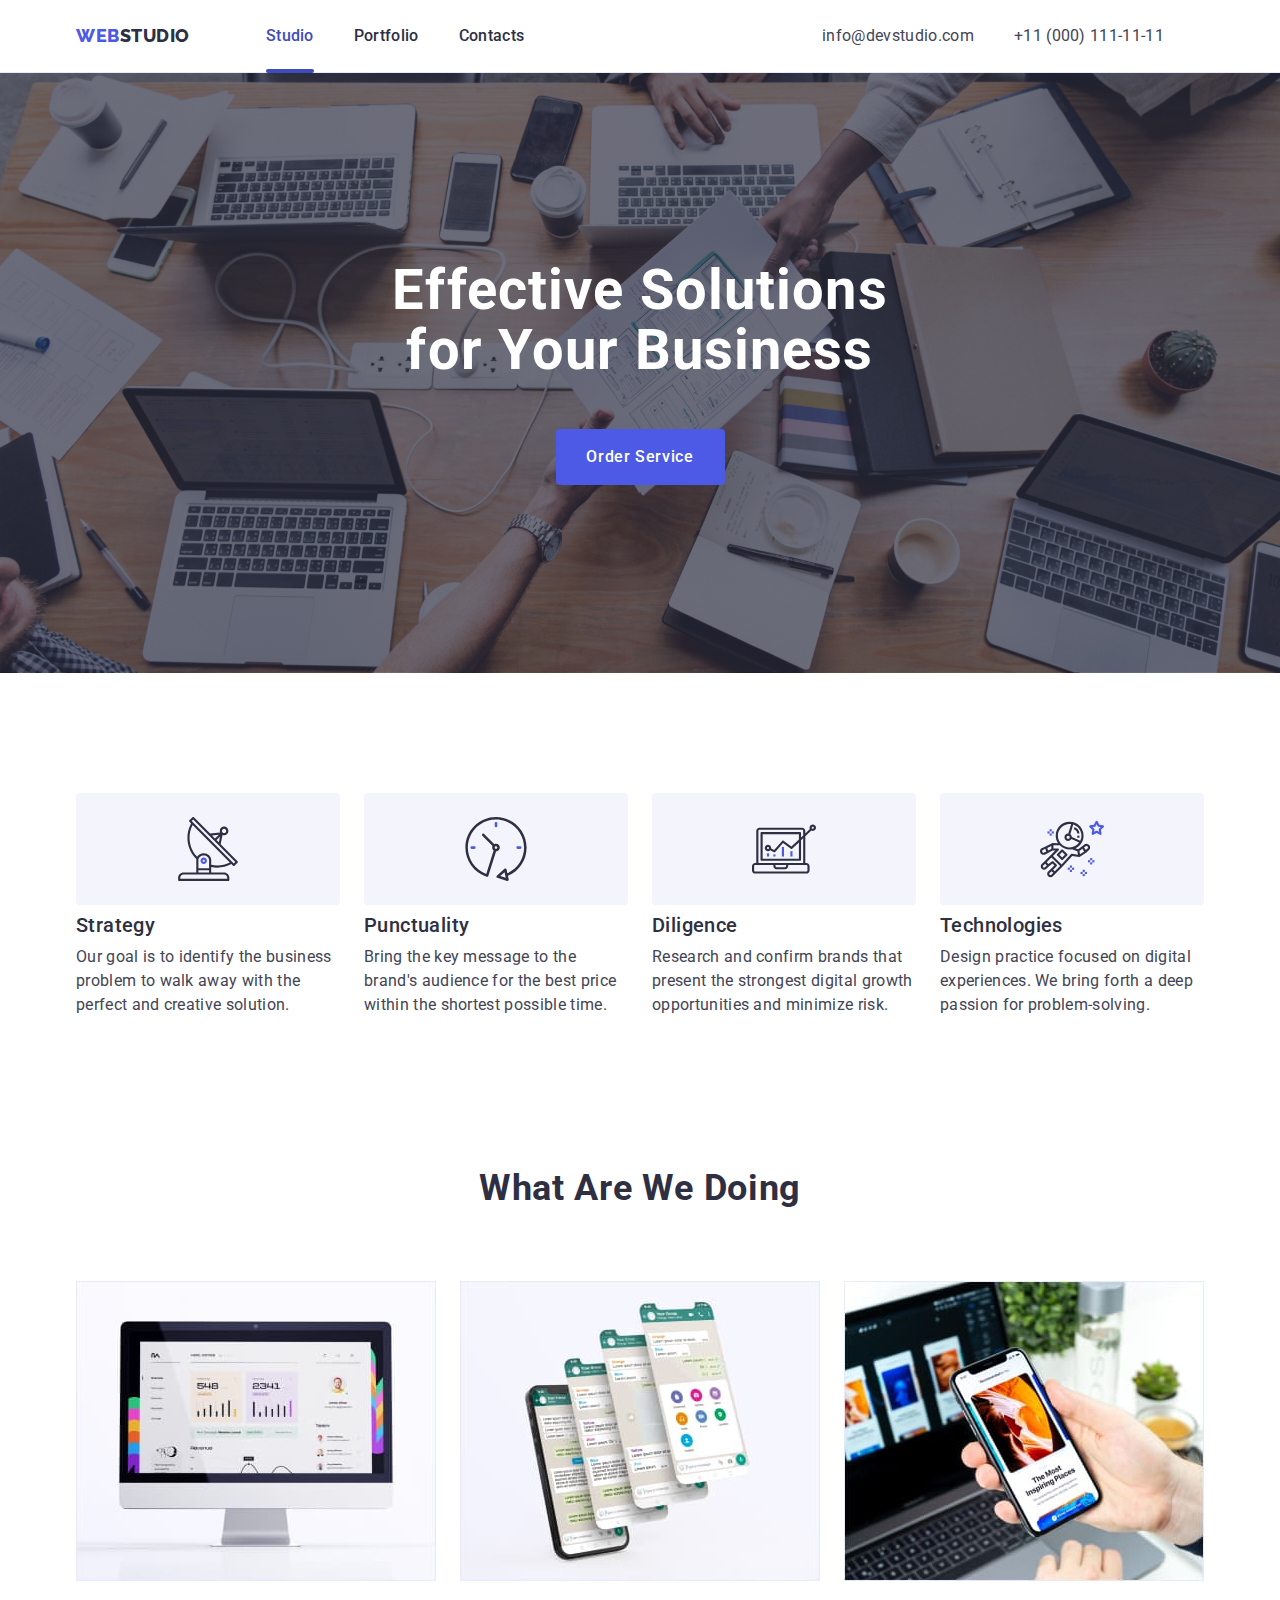
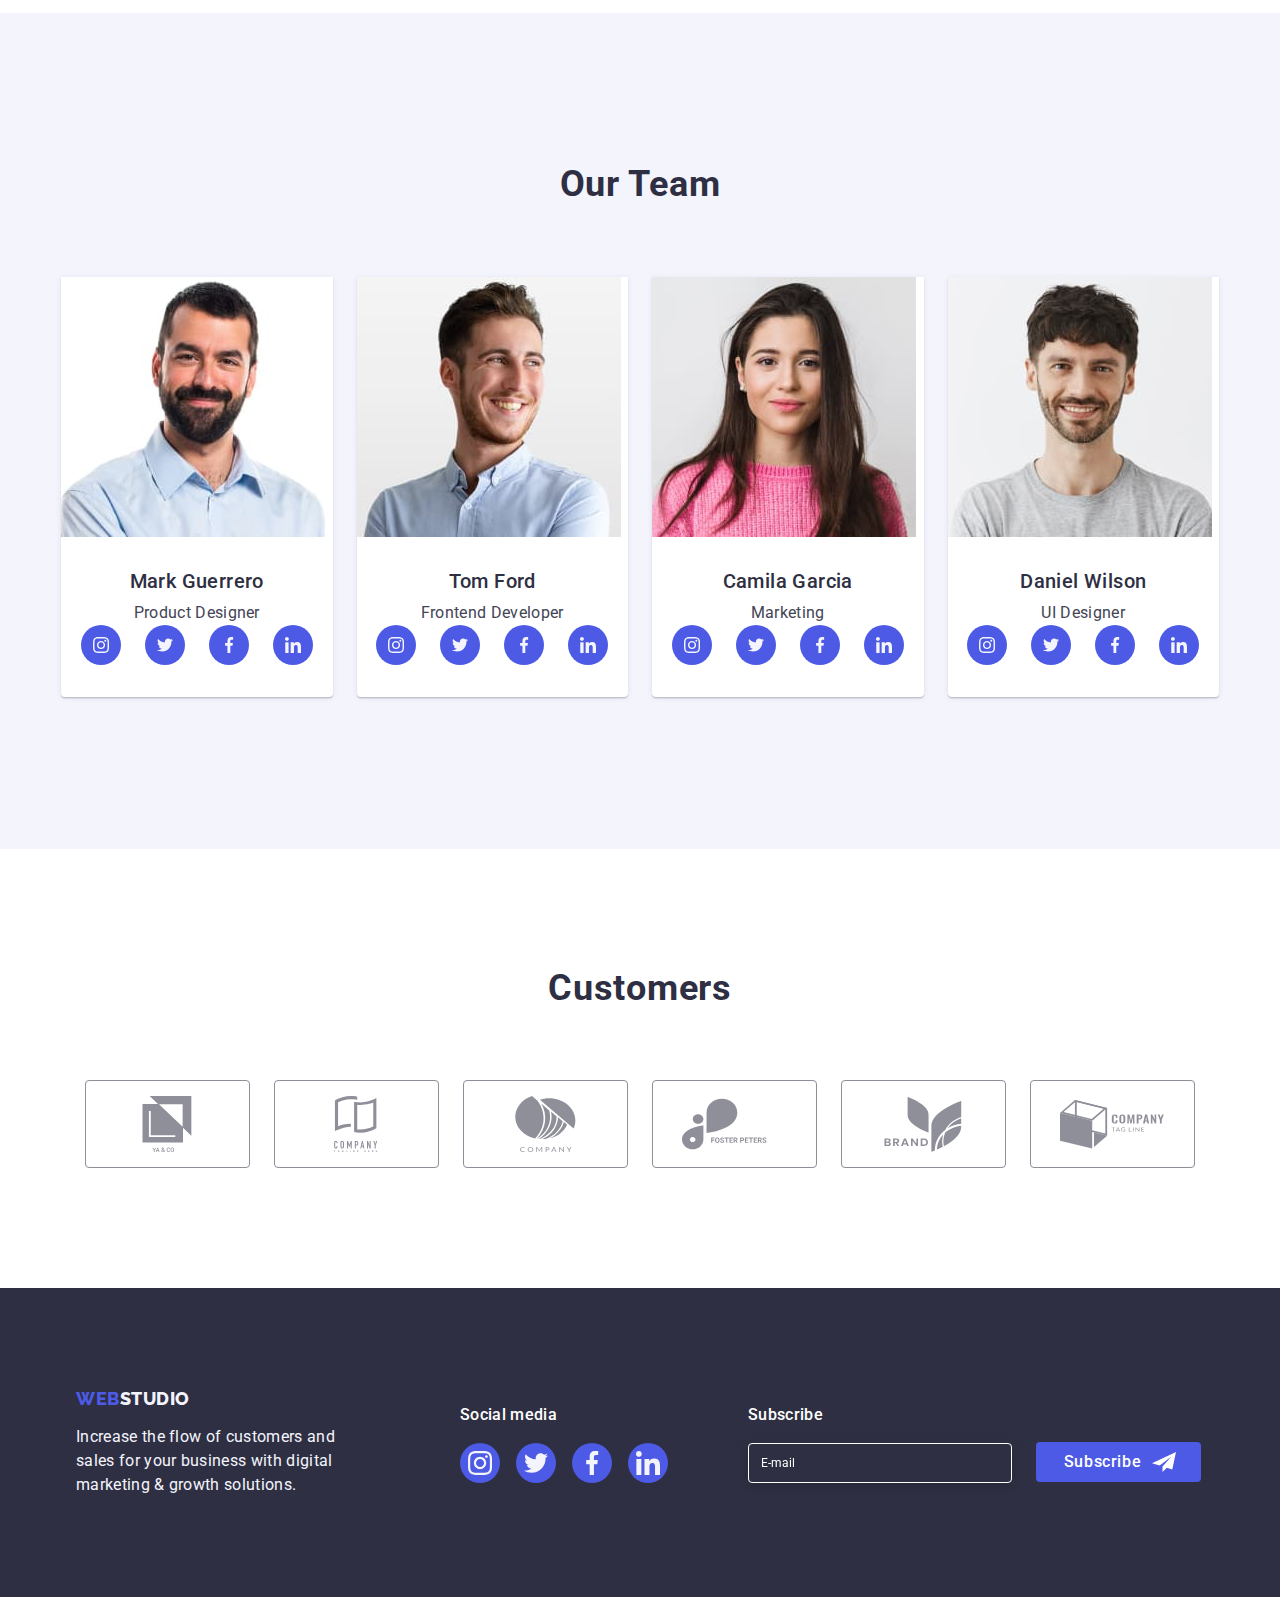
==== commit 07ce9019: "Add files via upload" ====
--- a/index.html
+++ b/index.html
@@ -421,10 +421,11 @@
           <label for="" class="label-email" name="input-email">
             <input type="email" class="email-input" name="input-email" placeholder="E-mail">
             <button type="submit" class="subscribe-btn">
+              <p class="subscribe-p">Subscribe</p>
               <svg class="telegram-svg" width="24" height="24">
                 <use href="./images/icons.svg#icon-telegram"></use>
               </svg>
-              Subscribe</button>
+            </button>
           </label>
 
         </form>
@@ -481,9 +482,10 @@
 
 
           <label class="agreement-label">
-            <div modal-blank-div>
-            <input type="checkbox" name="modal_agreement">
-            <span class="modal-text-accept">I accept the terms and conditions of the <a href="">Privacy Policy</a></span>
+            <div class="modal-blank-div">
+              <input type="checkbox" class="checkbox-input" name="modal_agreement">
+              <span class="modal-text-accept">I accept the terms and conditions of the <a href="">Privacy
+                  Policy</a></span>
             </div>
           </label>
 
--- a/css/style.css
+++ b/css/style.css
@@ -425,7 +425,7 @@
 
 .footer-container {
   display: flex;
-  align-items: baseline;
+  align-items: center;
 }
 
 .footer {
@@ -906,7 +906,7 @@
   pointer-events: none;
 }
 
-.modal-form{
+.modal-form {
   position: relative;
   margin-top: 16px;
 }
@@ -972,21 +972,30 @@
 
 
 .subscribe-btn {
+  background-color: #4D5AE5;
+  transition: background-color 250ms cubic-bezier(0.4, 0, 0.2, 1);
+  border: none;
+  margin-left: 24px;
+  margin-top: 15px;
+  border-radius: 4px;
   width: 165px;
   height: 40px;
-  background: #4D5AE5;
-  border-radius: 4px;
-  font-family: 'Roboto';
-  font-style: normal;
-  font-weight: 500;
-  font-size: 16px;
-  line-height: 24px;
-  display: flex;
-  align-items: center;
-  text-align: center;
-  letter-spacing: 0.04em;
-  color: #FFFFFF;
-  margin-right: 300px;
+  display: flex;
+  flex-direction: row;
+  justify-content: center;
+  align-items: center;
+  padding: 8px 24px;
+  gap: 16px;
+}
+
+.subscribe-btn:hover {
+  transition: background-color 250ms cubic-bezier(0.4, 0, 0.2, 1);
+  background-color: #404BBF;
+}
+
+.subscribe-btn:focus {
+  transition: background-color 250ms cubic-bezier(0.4, 0, 0.2, 1);
+  background-color: #404BBF;
 }
 
 .footer-subscribe {
@@ -1006,7 +1015,8 @@
 }
 
 .label-email {
-  display: block;
+  display: flex;
+  align-items: flex-end;
   font-family: 'Roboto';
   font-style: normal;
   font-weight: 400;
@@ -1018,6 +1028,7 @@
 }
 
 .email-input {
+  padding-left: 12px;
   margin-top: 16px;
   outline: transparent;
   color: #FFFFFF;
@@ -1029,10 +1040,28 @@
   border-radius: 4px;
 }
 
-.email-input::placeholder{
+.email-input::placeholder {
   color: #FFFFFF;
 }
 
+.subscribe-p {
+  padding-right: 32px;
+  font-family: 'Roboto';
+  font-style: normal;
+  font-weight: 500;
+  font-size: 16px;
+  line-height: 24px;
+  /* identical to box height, or 150% */
+
+  display: flex;
+  align-items: center;
+  text-align: center;
+  letter-spacing: 0.04em;
+
+  /* WHITE */
+
+  color: #FFFFFF;
+}
 
 .telegram-button-text {
   position: relative;
@@ -1052,14 +1081,28 @@
   color: #FFFFFF;
 }
 
-.telegram-icon {
-  position: relative;
-  margin-left: 117px;
-  margin-top: 8px;
-
-
-}
-
+.telegram-svg {
+  display: inline-flex;
+  position: absolute;
+  margin-left: 90px;
+  align-items: center;
+  text-align: center;
+  justify-content: center;
+
+  flex: none;
+  order: 1;
+  flex-grow: 0;
+
+
+}
+
+.modal-text-accept {
+  margin-left: 10px;
+}
+
+.modal-blank-div {
+  display: flex;
+}
 
 
 .modal-send-btn {
@@ -1080,6 +1123,14 @@
   border-radius: 4px;
 }
 
+.modal-send-btn:hover {
+  background-color: #404bbf;
+}
+
+.modal-send-btn:focus {
+  background-color: #404bbf;
+}
+
 .modal-text {
   margin-top: 72px;
   font-family: 'Roboto';
@@ -1111,6 +1162,7 @@
 }
 
 .modal-name-input {
+  padding-left: 35px;
   outline: transparent;
   width: 360px;
   height: 40px;
@@ -1144,18 +1196,33 @@
   fill: #2E2F42;
 }
 
-.modal-blank-div:hover .modal-svg-icon {
+
+.modal-blank-div:hover {
   fill: #4D5AE5;
 }
 
-
-.agreement-label{
-  display: flex ;
+.modal-blank-div:focus .modal-svg-icon {
+  fill: #4D5AE5;
+}
+
+.modal-name-input:hover+.modal-svg-icon {
+  fill: #4d5ae5;
+}
+
+.modal-name-input:focus+.modal-svg-icon {
+  fill: #4d5ae5;
+}
+
+.agreement-label {
+  align-items: center;
+  display: flex;
   margin-left: 12px;
   margin-bottom: 16px;
 }
 
 .text-area-input {
+  padding-top: 6px;
+  padding-left: 12px;
   margin-bottom: 16px;
   outline: transparent;
   width: 360px;
@@ -1175,7 +1242,15 @@
   border: 1px solid #4D5AE5;
 }
 
-.modal-blank-div{
+.text-area-input:hover::placeholder {
+  color: #4d5ae5;
+}
+
+.text-area-input:focus::placeholder {
+  color: #4d5ae5;
+}
+
+.modal-blank-div {
   position: relative;
 }
 
@@ -1197,7 +1272,7 @@
 .modal-label-name {
   display: block;
   margin-top: 8px;
-  margin-bottom: 8px;
+  margin-bottom: 4px;
   font-family: 'Roboto';
   font-style: normal;
   font-weight: 400;
@@ -1210,4 +1285,22 @@
   /* LIGHT SLATE */
 
   color: #8E8F99;
+}
+
+.checkbox-input {
+  appearance: none;
+  display: block;
+  width: 16px;
+  height: 16px;
+  border: 1px solid rgba(46, 47, 66, 0.4);
+  border-radius: 2px;
+  background-image: url("data:image/svg+xml,%0A%3Csvg width='10' height='8' viewBox='0 0 10 8' fill='%23F4F4FD' xmlns='http://www.w3.org/2000/svg'%3E%3Cpath d='M8.44558 0.255056C8.61838 0.089653 8.84834 -0.00178848 9.08693 2.65108e-05C9.32551 0.0018415 9.55407 0.0967713 9.72436 0.264784C9.89466 0.432797 9.99337 0.660752 9.99968 0.900549C10.006 1.14034 9.91939 1.37323 9.75816 1.55005L4.86357 7.70436C4.7794 7.79551 4.67782 7.86865 4.5649 7.91942C4.45198 7.97018 4.33003 7.99754 4.20636 7.99984C4.08268 8.00214 3.95981 7.97935 3.8451 7.93282C3.73038 7.88629 3.62618 7.81698 3.53872 7.72903L0.292827 4.46564C0.202435 4.38096 0.129933 4.27884 0.0796475 4.16537C0.0293621 4.05191 0.00232279 3.92942 0.000143182 3.80522C-0.00203643 3.68102 0.0206883 3.55765 0.0669613 3.44248C0.113234 3.3273 0.182108 3.22267 0.269473 3.13483C0.356838 3.047 0.460905 2.97775 0.575465 2.93123C0.690026 2.88471 0.812734 2.86186 0.936267 2.86405C1.0598 2.86624 1.18163 2.89343 1.29449 2.94398C1.40734 2.99454 1.50892 3.06743 1.59315 3.15831L4.16189 5.73967L8.42227 0.28219C8.42994 0.272694 8.43813 0.263635 8.4468 0.255056H8.44558Z' fill='%23F4F4FD'/%3E%3C/svg%3E%0A");
+  background-position: center;
+  background-repeat: no-repeat;
+}
+
+
+.checkbox-input:checked {
+  background-color: #404BBF;
+  border-color: #404BBF;
 }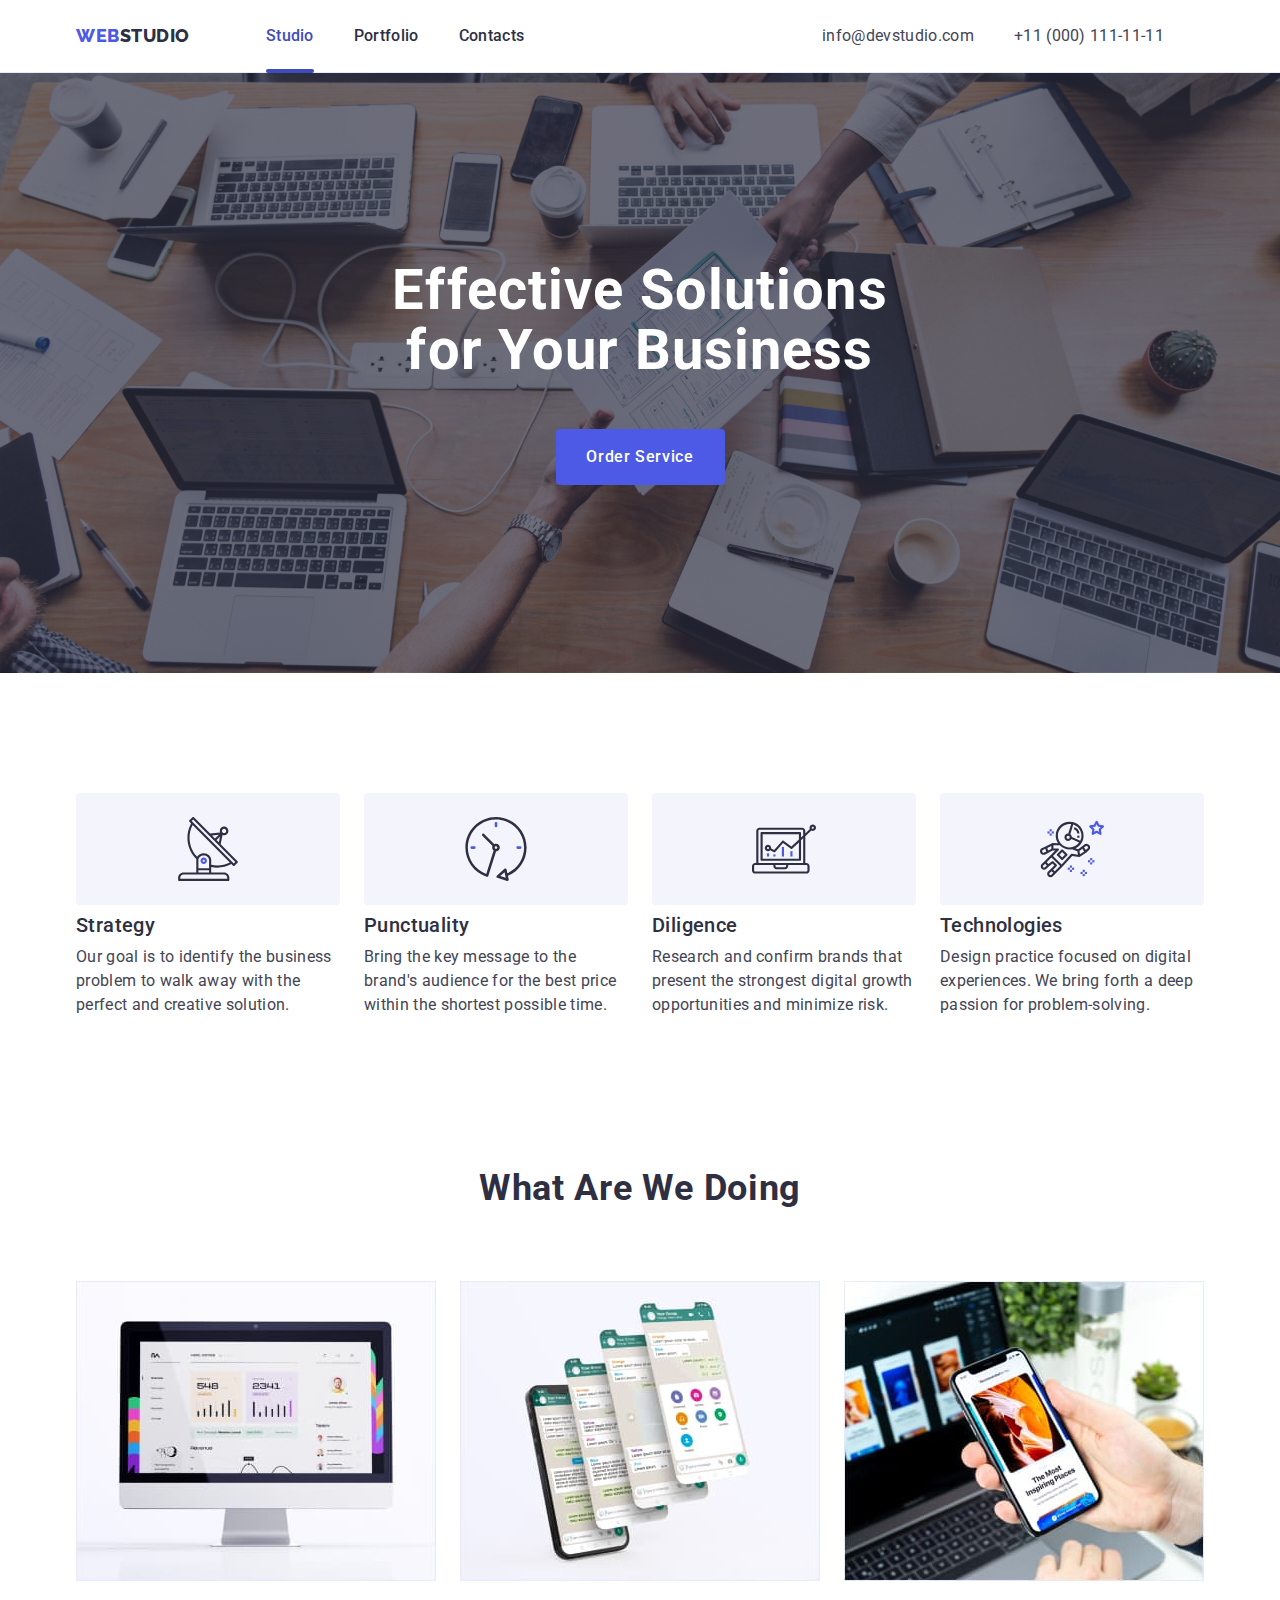
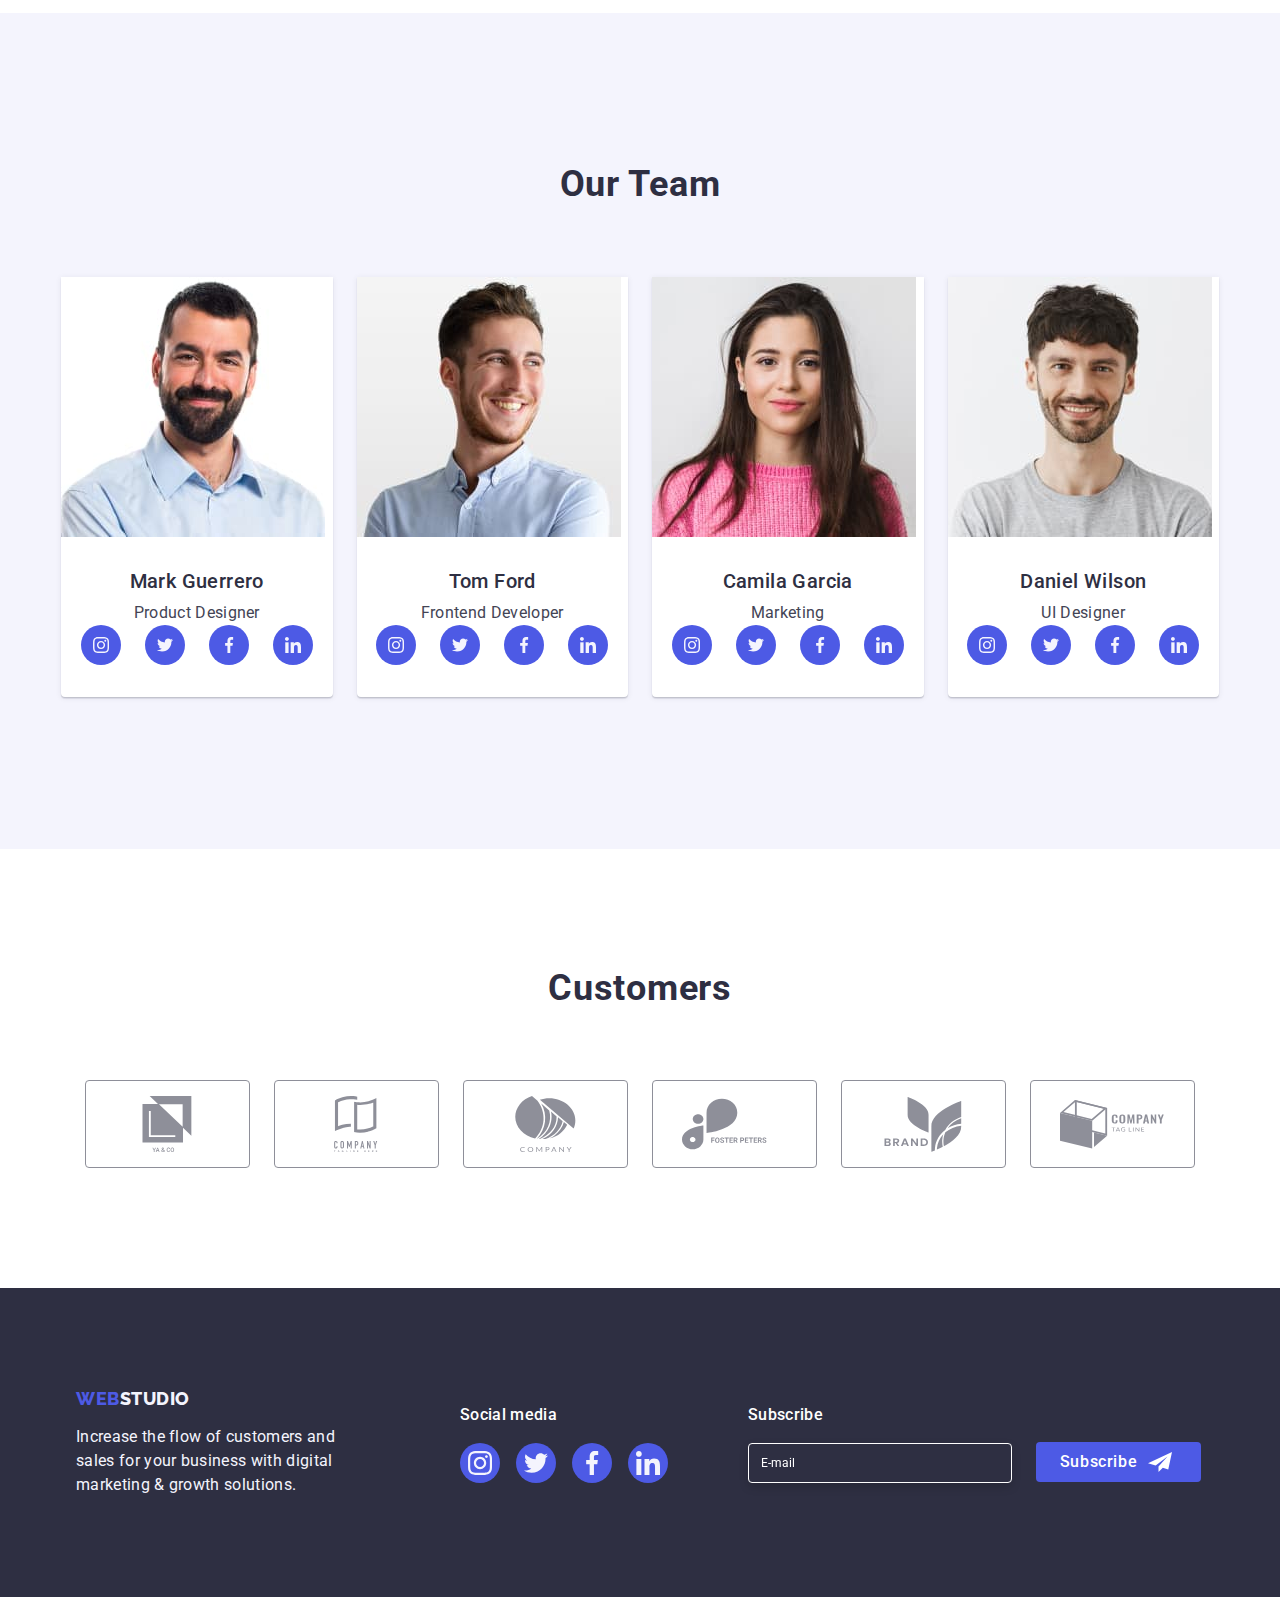
==== commit 6fa17c8a: "Add files via upload" ====
--- a/index.html
+++ b/index.html
@@ -414,20 +414,18 @@
       </div>
 
       <div class="footer-subscribe">
-        <form action=""></form>
-
+  
         <p class="footer-subscribe-text">Subscribe</p>
         <form class="form-subscribe">
-          <label for="" class="label-email" name="input-email">
-            <input type="email" class="email-input" name="input-email" placeholder="E-mail">
-            <button type="submit" class="subscribe-btn">
-              <p class="subscribe-p">Subscribe</p>
-              <svg class="telegram-svg" width="24" height="24">
-                <use href="./images/icons.svg#icon-telegram"></use>
-              </svg>
-            </button>
+          <label for="input_email" class="label-email">
+            <input type="email" class="email-input" name="input-email" id="input_email" placeholder="E-mail">
           </label>
-
+          <button type="submit" class="subscribe-btn">
+            <span class="subscribe-p">Subscribe</span>
+            <svg class="telegram-svg" width="24" height="24">
+              <use href="./images/icons.svg#icon-telegram"></use>
+            </svg>
+          </button>
         </form>
 
       </div>
@@ -451,7 +449,7 @@
       <form class="modal-form" name="modal_form">
         <label class="modal-label-name" for="modal_name">Name</label>
         <div class="modal-blank-div">
-          <input type="text" class="modal-name-input" name="modal_name">
+          <input type="text" class="modal-name-input" name="modal_name" id="modal_name">
           <svg class="modal-svg-icon" width="18" height="18">
 
             <use href="./images/icons.svg#icon-dude"></use>
@@ -460,7 +458,7 @@
 
         <label class="modal-label-name" for="modal_phone">Phone</label>
         <div class="modal-blank-div">
-          <input type="text" class="modal-name-input" name="modal_phone">
+          <input type="text" class="modal-name-input" name="modal_phone" id="modal_phone">
           <svg class="modal-svg-icon" width="18" height="24">
 
             <use href="./images/icons.svg#icon-phone"></use>
@@ -469,7 +467,7 @@
 
         <label class="modal-label-name" for="modal_email">Email</label>
         <div class="modal-blank-div">
-          <input type="text" class="modal-name-input" name="modal_email">
+          <input type="text" class="modal-name-input" name="modal_email" id="modal_email">
           <svg class="modal-svg-icon" width="18" height="24">
 
             <use href="./images/icons.svg#icon-email"></use>
@@ -478,15 +476,13 @@
 
         <label class="modal-label-name" for="modal_comment">Comment</label>
         <div>
-          <textarea class="text-area-input" name="modal_comment" id="" rows="6" placeholder="Text input"></textarea>
+          <textarea class="text-area-input" name="modal_comment" id="modal_comment" rows="6" placeholder="Text input"></textarea>
 
 
           <label class="agreement-label">
-            <div class="modal-blank-div">
               <input type="checkbox" class="checkbox-input" name="modal_agreement">
               <span class="modal-text-accept">I accept the terms and conditions of the <a href="">Privacy
                   Policy</a></span>
-            </div>
           </label>
 
           <button type="submit" class="modal-send-btn">Send</button>
--- a/css/style.css
+++ b/css/style.css
@@ -971,6 +971,10 @@
 /* SUBSCRIBE */
 
 
+.form-subscribe{
+  display: flex;
+}
+
 .subscribe-btn {
   background-color: #4D5AE5;
   transition: background-color 250ms cubic-bezier(0.4, 0, 0.2, 1);
@@ -986,6 +990,23 @@
   align-items: center;
   padding: 8px 24px;
   gap: 16px;
+
+  padding-right: 32px;
+  font-family: 'Roboto';
+  font-style: normal;
+  font-weight: 500;
+  font-size: 16px;
+  line-height: 24px;
+  /* identical to box height, or 150% */
+
+  display: flex;
+  align-items: center;
+  text-align: center;
+  letter-spacing: 0.04em;
+
+  /* WHITE */
+
+  color: #FFFFFF;
 }
 
 .subscribe-btn:hover {
@@ -1100,7 +1121,7 @@
   margin-left: 10px;
 }
 
-.modal-blank-div {
+.modal-blank-agreement {
   display: flex;
 }
 
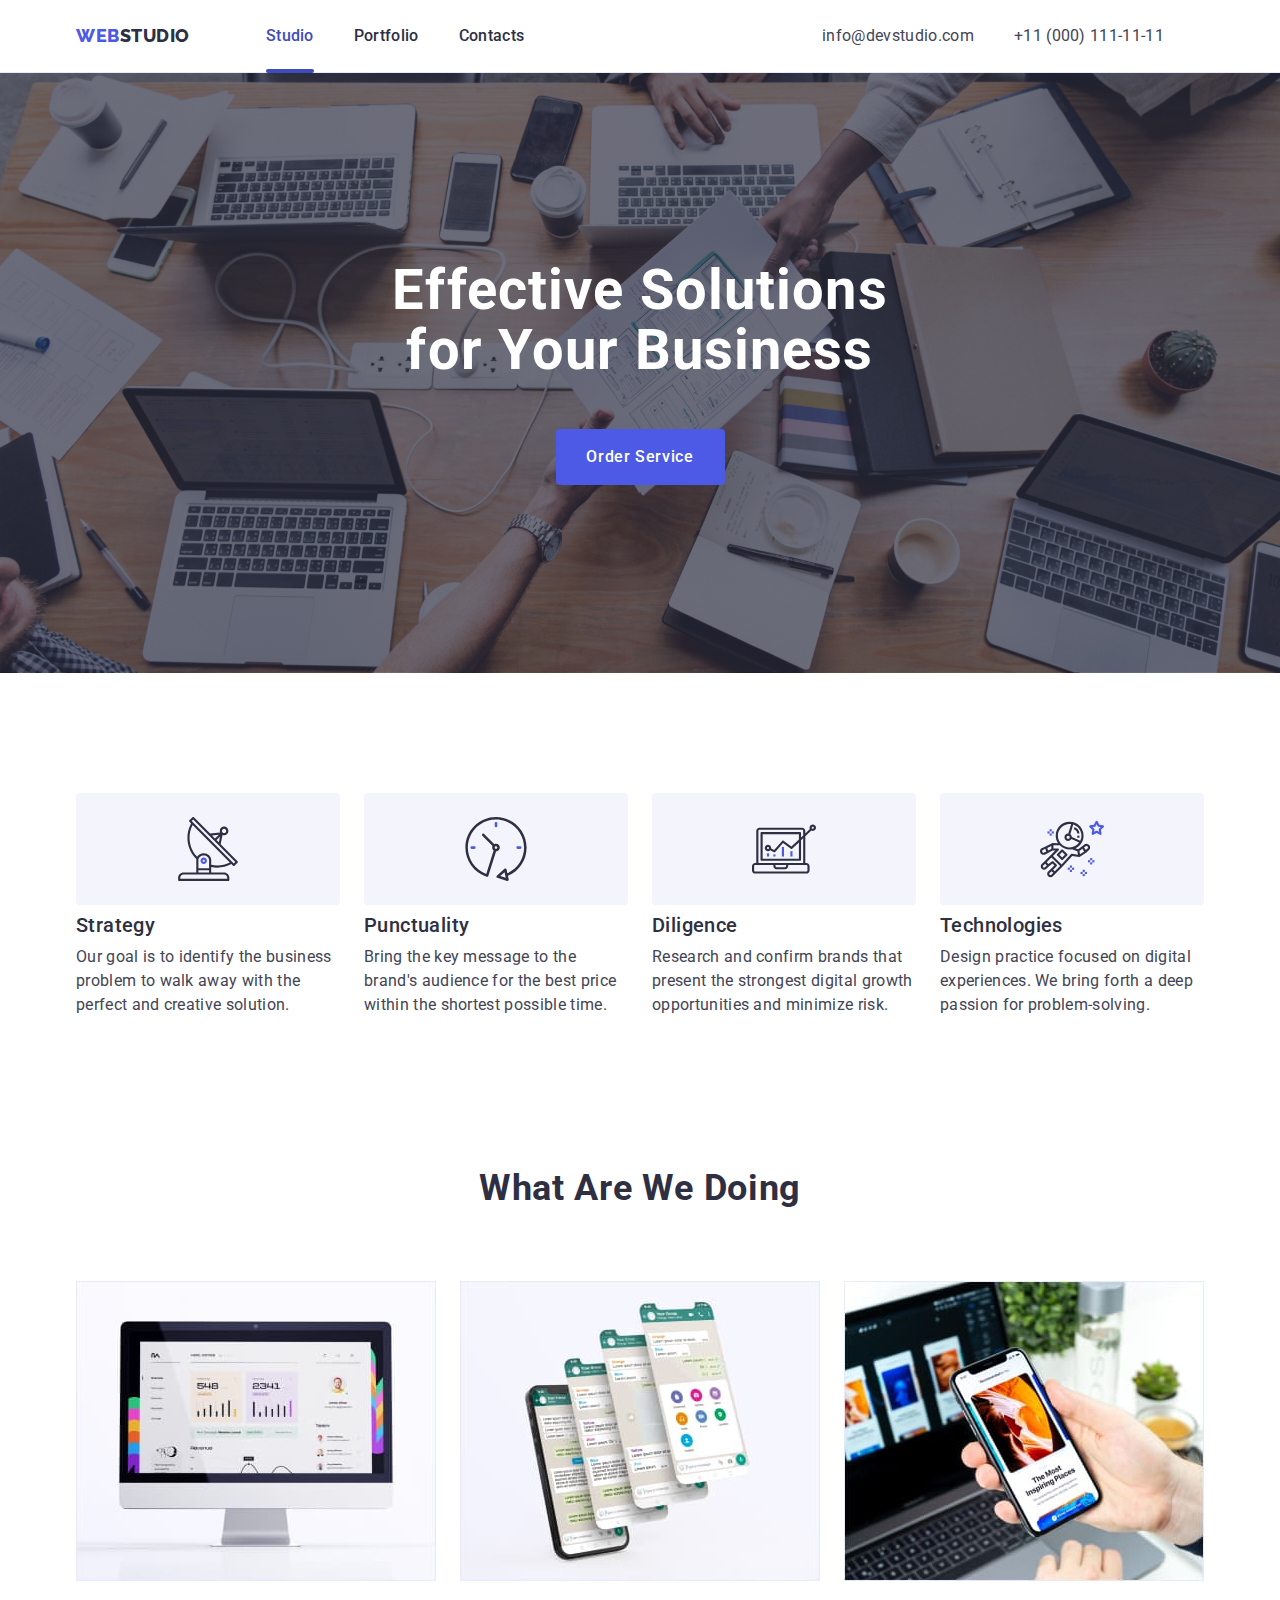
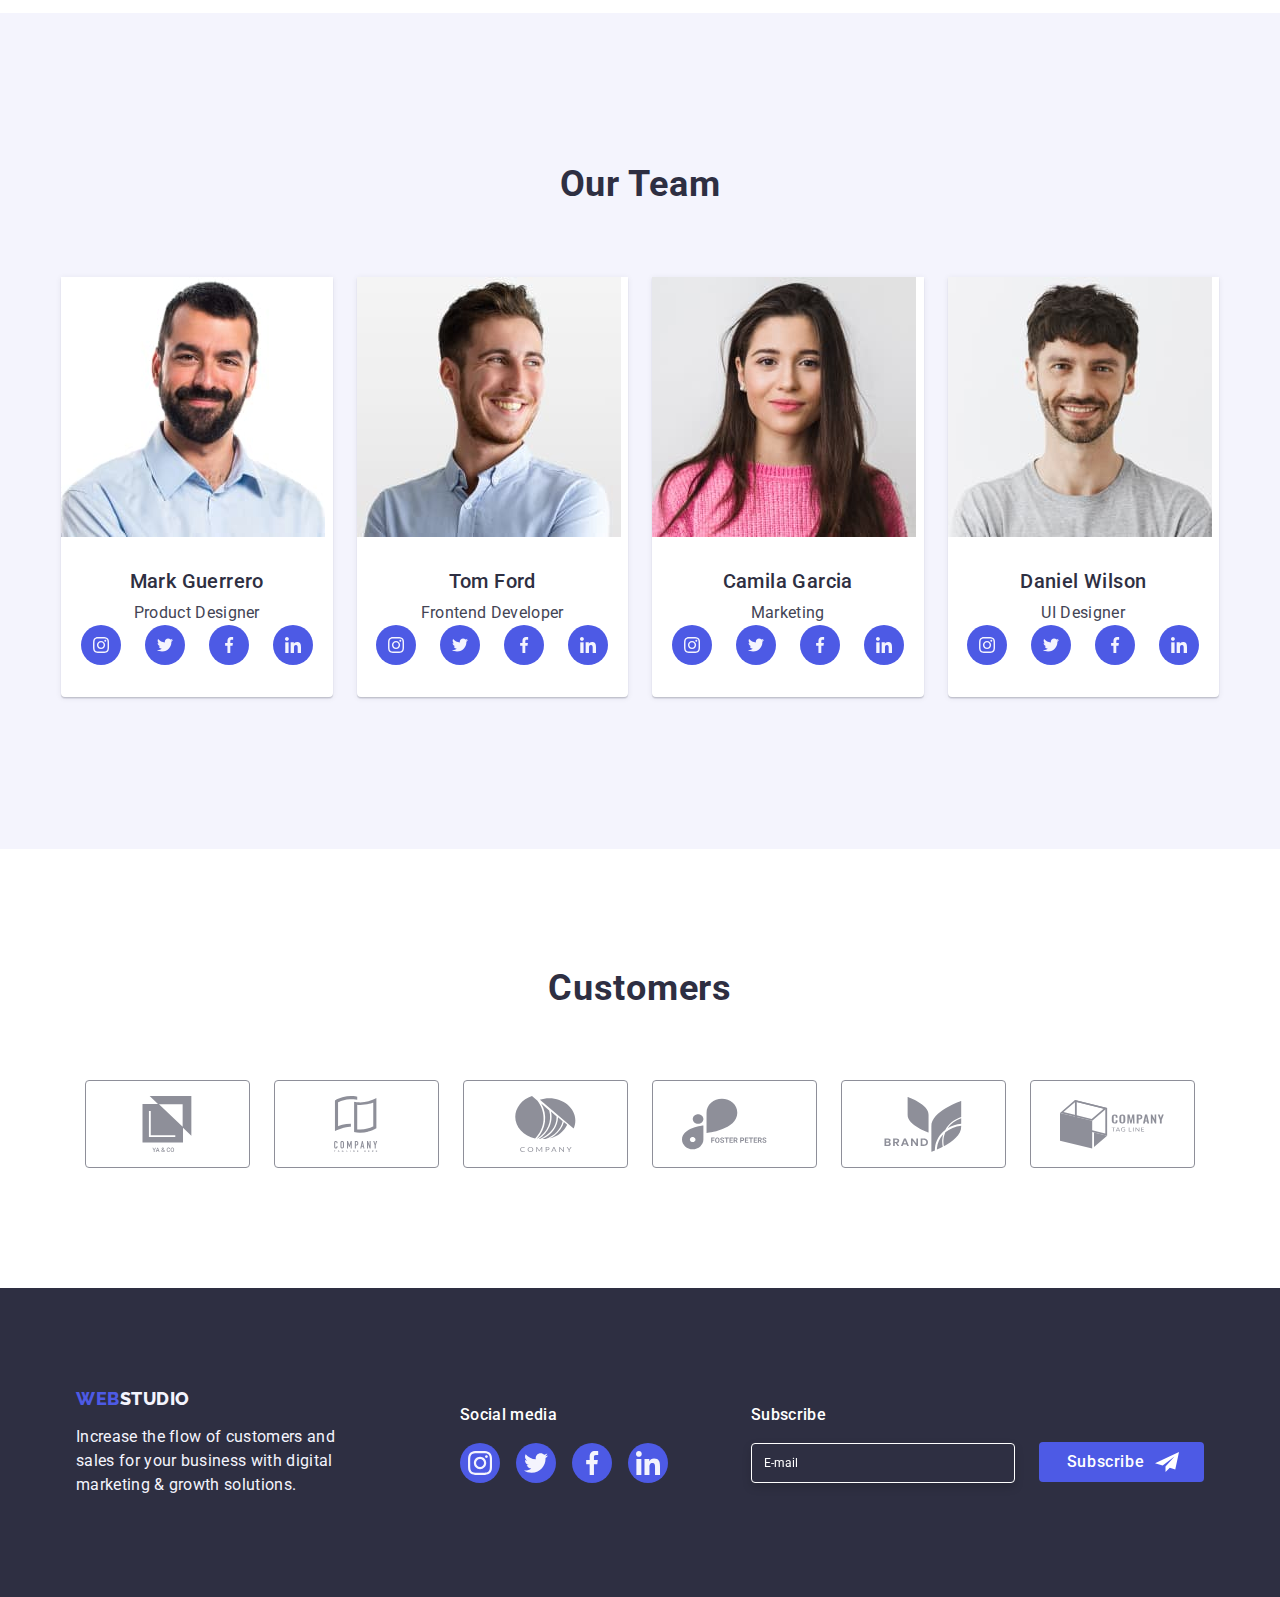
==== commit 96ff1a58: "Add files via upload" ====
--- a/index.html
+++ b/index.html
@@ -414,18 +414,20 @@
       </div>
 
       <div class="footer-subscribe">
-  
+        <form action=""></form>
+
         <p class="footer-subscribe-text">Subscribe</p>
         <form class="form-subscribe">
-          <label for="input_email" class="label-email">
-            <input type="email" class="email-input" name="input-email" id="input_email" placeholder="E-mail">
+          <label for="" class="label-email" name="input-email">
+            <input type="email" class="email-input" name="input-email" placeholder="E-mail">
+            <button type="submit" class="subscribe-btn">
+              <p class="subscribe-p">Subscribe</p>
+              <svg class="telegram-svg" width="24" height="24">
+                <use href="./images/icons.svg#icon-telegram"></use>
+              </svg>
+            </button>
           </label>
-          <button type="submit" class="subscribe-btn">
-            <span class="subscribe-p">Subscribe</span>
-            <svg class="telegram-svg" width="24" height="24">
-              <use href="./images/icons.svg#icon-telegram"></use>
-            </svg>
-          </button>
+
         </form>
 
       </div>
@@ -449,8 +451,8 @@
       <form class="modal-form" name="modal_form">
         <label class="modal-label-name" for="modal_name">Name</label>
         <div class="modal-blank-div">
-          <input type="text" class="modal-name-input" name="modal_name" id="modal_name">
-          <svg class="modal-svg-icon" width="18" height="18">
+          <input type="text" class="modal-name-input" name="modal_name">
+          <svg class="modal-svg-icon" width="24" height="24">
 
             <use href="./images/icons.svg#icon-dude"></use>
           </svg>
@@ -458,8 +460,8 @@
 
         <label class="modal-label-name" for="modal_phone">Phone</label>
         <div class="modal-blank-div">
-          <input type="text" class="modal-name-input" name="modal_phone" id="modal_phone">
-          <svg class="modal-svg-icon" width="18" height="24">
+          <input type="text" class="modal-name-input" name="modal_phone">
+          <svg class="modal-svg-icon" width="24" height="24">
 
             <use href="./images/icons.svg#icon-phone"></use>
           </svg>
@@ -467,8 +469,8 @@
 
         <label class="modal-label-name" for="modal_email">Email</label>
         <div class="modal-blank-div">
-          <input type="text" class="modal-name-input" name="modal_email" id="modal_email">
-          <svg class="modal-svg-icon" width="18" height="24">
+          <input type="text" class="modal-name-input" name="modal_email">
+          <svg class="modal-svg-icon" width="24" height="24">
 
             <use href="./images/icons.svg#icon-email"></use>
           </svg>
@@ -476,13 +478,15 @@
 
         <label class="modal-label-name" for="modal_comment">Comment</label>
         <div>
-          <textarea class="text-area-input" name="modal_comment" id="modal_comment" rows="6" placeholder="Text input"></textarea>
+          <textarea class="text-area-input" name="modal_comment" id="" rows="6" placeholder="Text input"></textarea>
 
 
           <label class="agreement-label">
+            <div class="modal-blank-div">
               <input type="checkbox" class="checkbox-input" name="modal_agreement">
               <span class="modal-text-accept">I accept the terms and conditions of the <a href="">Privacy
                   Policy</a></span>
+            </div>
           </label>
 
           <button type="submit" class="modal-send-btn">Send</button>
--- a/css/style.css
+++ b/css/style.css
@@ -650,7 +650,6 @@
 }
 
 .apps-item-link:hover {
-  border: 1px solid #f4f4fd;
   box-shadow: 0px 1px 6px rgba(46, 47, 66, 0.08),
     0px 1px 1px rgba(46, 47, 66, 0.16), 0px 2px 1px rgba(46, 47, 66, 0.08);
 }
@@ -663,7 +662,6 @@
   padding: 32px 16px;
   border: 1px solid #e7e9fc;
   border-top: none;
-  margin-bottom: 8px;
 }
 
 
@@ -873,7 +871,7 @@
 }
 
 .footer-container-social-two {
-  margin-right: 80px;
+  margin-right: auto;
   gap: 16px;
 }
 
@@ -912,7 +910,10 @@
 }
 
 .modal-blank-open {
+  padding-top: 72px;
   padding-left: 24px;
+  padding-right: 24px;
+  padding-bottom: 24px;
   position: absolute;
   top: 50%;
   left: 50%;
@@ -971,10 +972,6 @@
 /* SUBSCRIBE */
 
 
-.form-subscribe{
-  display: flex;
-}
-
 .subscribe-btn {
   background-color: #4D5AE5;
   transition: background-color 250ms cubic-bezier(0.4, 0, 0.2, 1);
@@ -990,23 +987,6 @@
   align-items: center;
   padding: 8px 24px;
   gap: 16px;
-
-  padding-right: 32px;
-  font-family: 'Roboto';
-  font-style: normal;
-  font-weight: 500;
-  font-size: 16px;
-  line-height: 24px;
-  /* identical to box height, or 150% */
-
-  display: flex;
-  align-items: center;
-  text-align: center;
-  letter-spacing: 0.04em;
-
-  /* WHITE */
-
-  color: #FFFFFF;
 }
 
 .subscribe-btn:hover {
@@ -1121,7 +1101,7 @@
   margin-left: 10px;
 }
 
-.modal-blank-agreement {
+.modal-blank-div {
   display: flex;
 }
 
@@ -1153,7 +1133,6 @@
 }
 
 .modal-text {
-  margin-top: 72px;
   font-family: 'Roboto';
   font-style: normal;
   font-weight: 500;
@@ -1237,11 +1216,11 @@
 .agreement-label {
   align-items: center;
   display: flex;
-  margin-left: 12px;
-  margin-bottom: 16px;
+  margin-bottom: 24px;
 }
 
 .text-area-input {
+  resize: none;
   padding-top: 6px;
   padding-left: 12px;
   margin-bottom: 16px;
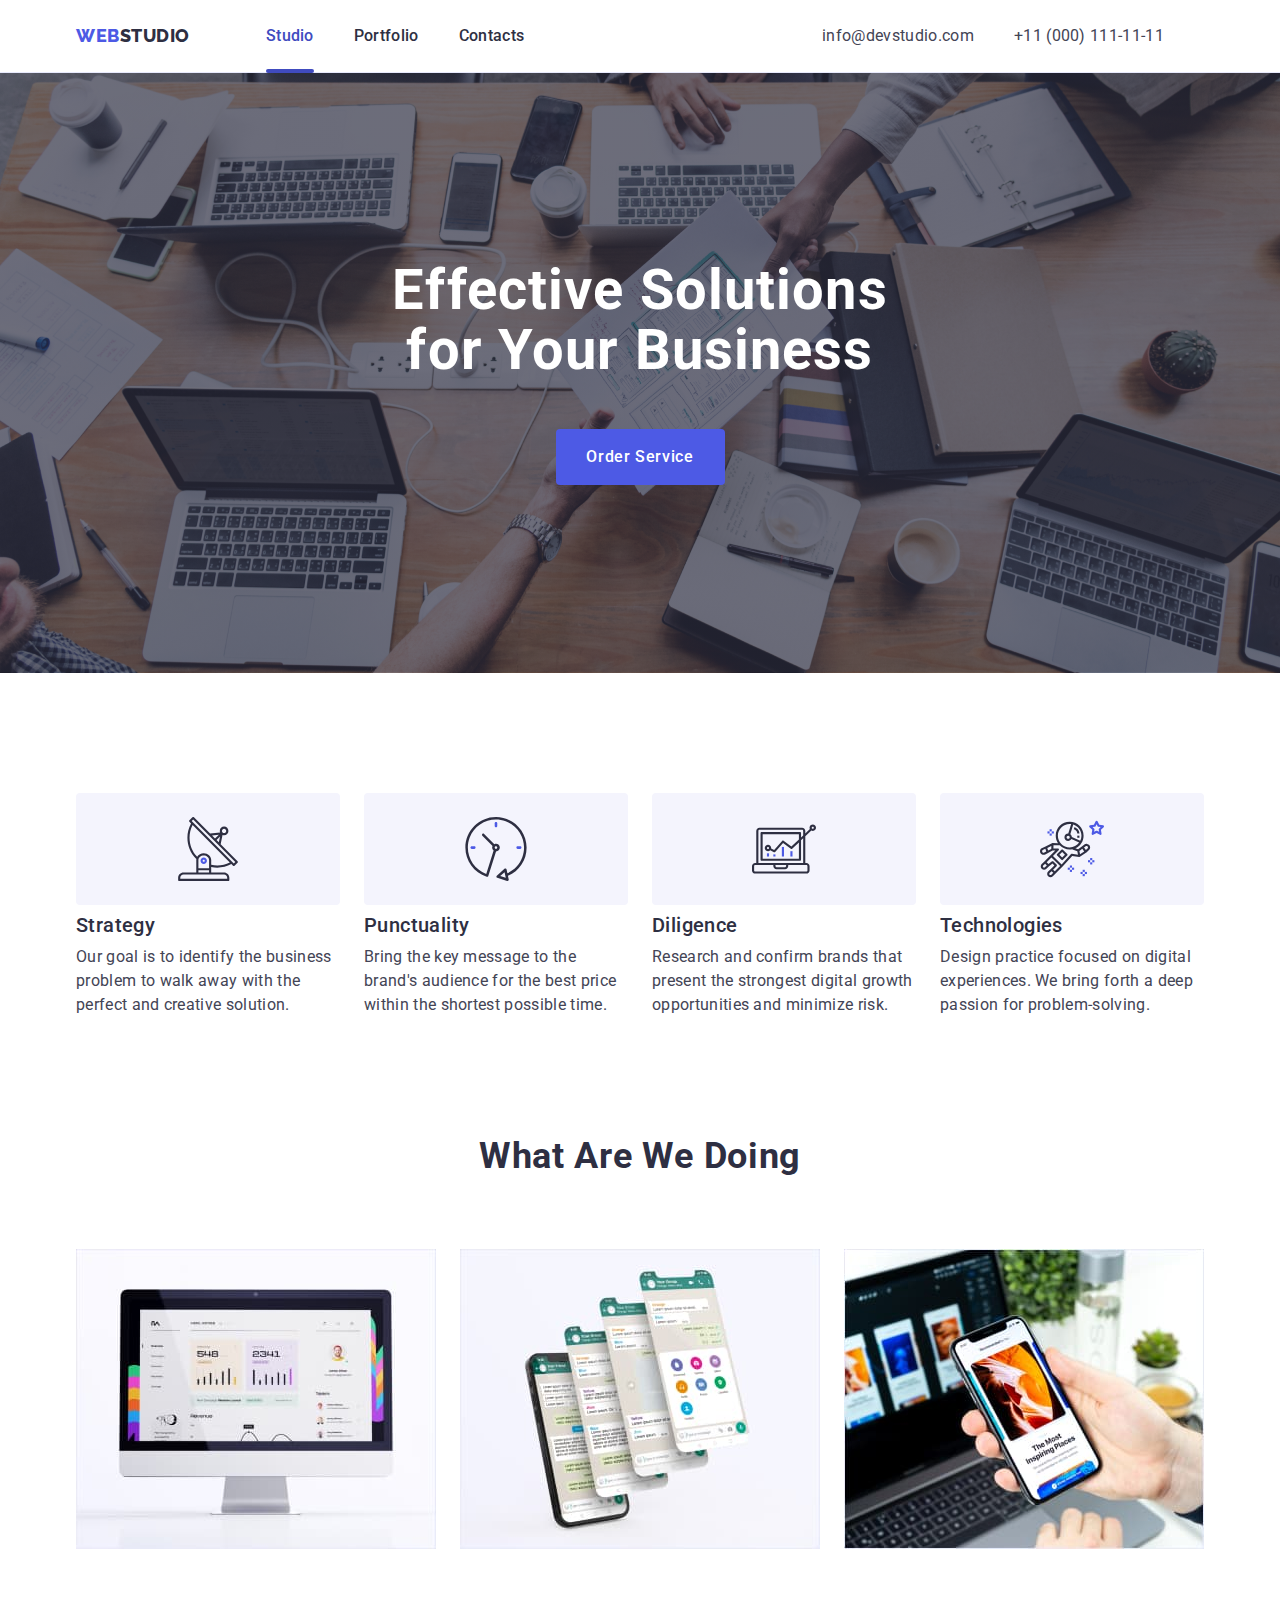
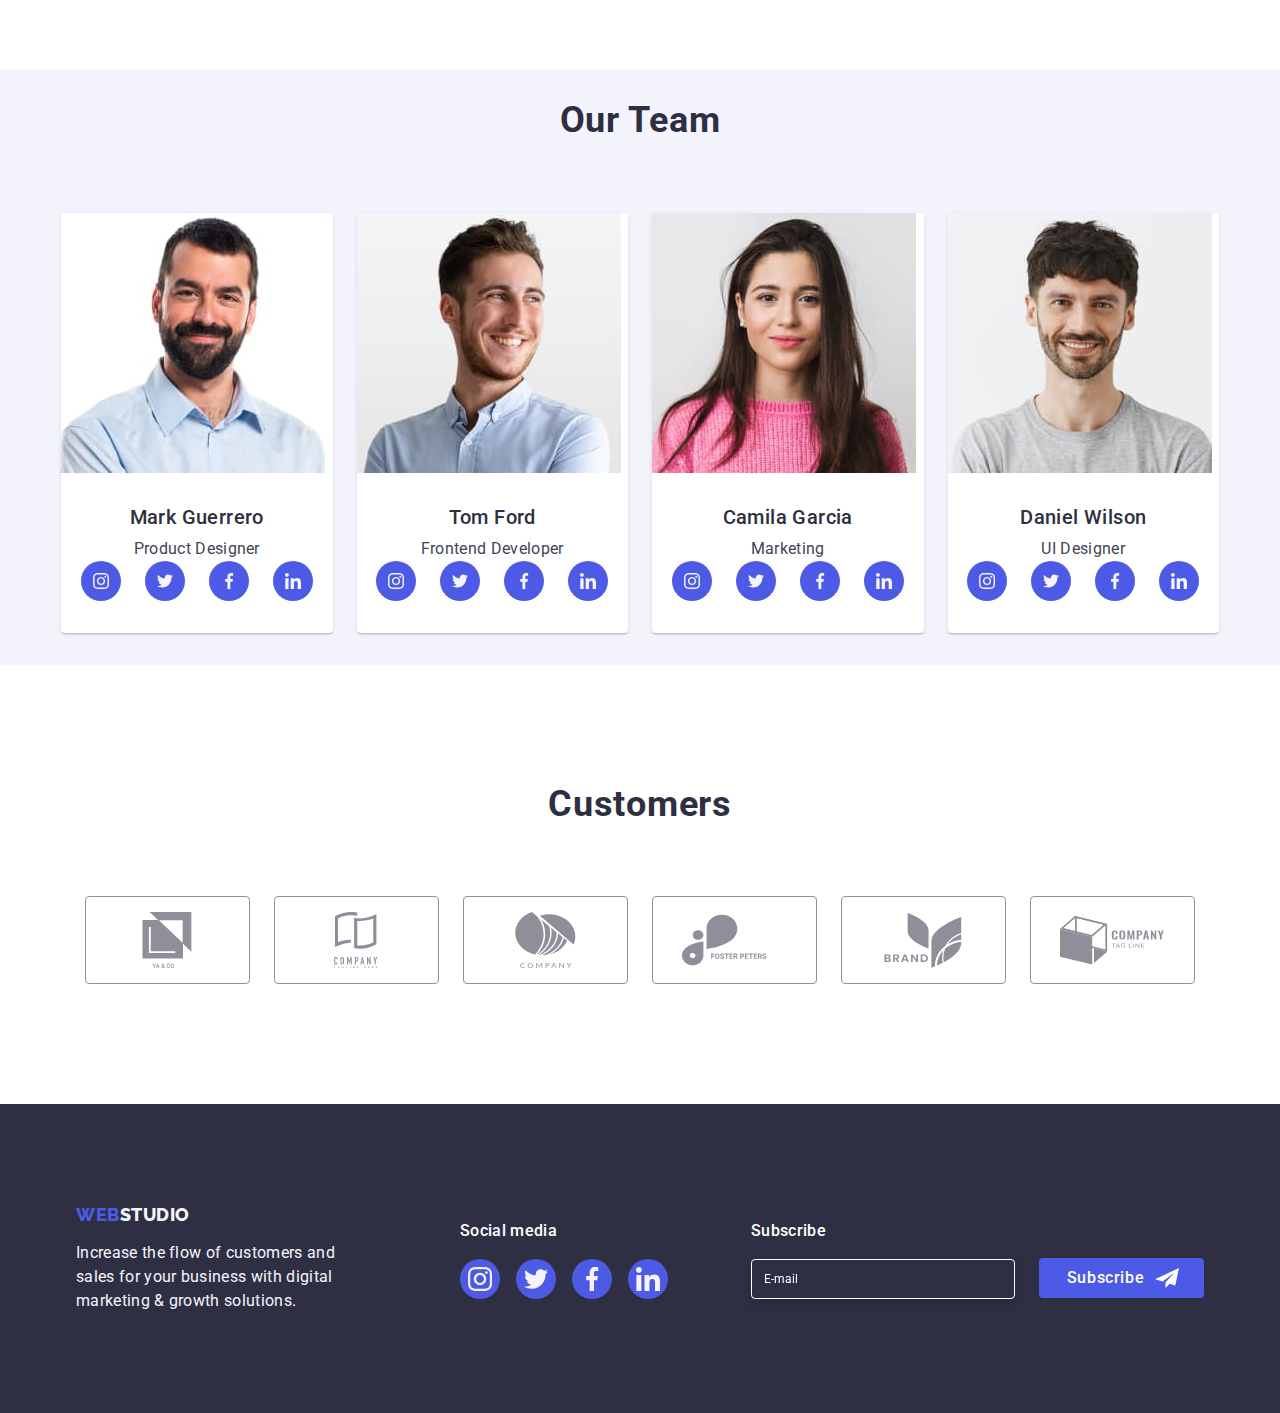
==== commit 91e614ba: "Add files via upload" ====
--- a/index.html
+++ b/index.html
@@ -50,7 +50,7 @@
   <main>
     <!--SECTION 1-->
 
-    <section class="section-one">
+    <section class="section-one section">
       <div class="hero-container container">
         <h1 class="main-title">Effective Solutions for Your Business</h1>
         <button class="hero-button" type="button" data-modal-open>Order Service</button>
@@ -59,7 +59,7 @@
 
     <!--SECTION 2-->
 
-    <section class="section-two">
+    <section class="section-two section">
       <div class="second-container container">
         <h2 class="visually-hidden">Values</h2>
         <ul class="values-list list">
@@ -117,7 +117,7 @@
 
     <!--SECTION 3-->
 
-    <section class="section-three">
+    <section class="section-three section">
       <div class="third-container container">
         <h2 class="third-title">What are we doing</h2>
         <ul class="works-list list">
@@ -136,7 +136,7 @@
 
     <!--SECTION 4-->
 
-    <section class="section-fourth">
+    <section class="section-fourth section">
       <div class="team-container-div container">
         <h2 class="team-title">Our Team</h2>
         <ul class="team-list list">
@@ -307,7 +307,7 @@
 
     <!--SECTION 5-->
 
-    <section class="section-five">
+    <section class="section-five section">
       <div class="cus-container container">
         <h2 class="customers-title">Customers</h2>
         <ul class="customers-list list">
@@ -414,20 +414,19 @@
       </div>
 
       <div class="footer-subscribe">
-        <form action=""></form>
+        <form></form>
 
         <p class="footer-subscribe-text">Subscribe</p>
         <form class="form-subscribe">
-          <label for="" class="label-email" name="input-email">
-            <input type="email" class="email-input" name="input-email" placeholder="E-mail">
-            <button type="submit" class="subscribe-btn">
-              <p class="subscribe-p">Subscribe</p>
-              <svg class="telegram-svg" width="24" height="24">
-                <use href="./images/icons.svg#icon-telegram"></use>
-              </svg>
-            </button>
+          <label for="label_email" class="label-email">
+            <input type="email" class="email-input" name="input-email" placeholder="E-mail" id="label_email">
           </label>
-
+          <button type="submit" class="subscribe-btn">
+            <span class="subscribe-p">Subscribe</span>
+            <svg class="telegram-svg" width="24" height="24">
+              <use href="./images/icons.svg#icon-telegram"></use>
+            </svg>
+          </button>
         </form>
 
       </div>
@@ -451,7 +450,7 @@
       <form class="modal-form" name="modal_form">
         <label class="modal-label-name" for="modal_name">Name</label>
         <div class="modal-blank-div">
-          <input type="text" class="modal-name-input" name="modal_name">
+          <input type="text" class="modal-name-input" name="modal_name" id="modal_name">
           <svg class="modal-svg-icon" width="24" height="24">
 
             <use href="./images/icons.svg#icon-dude"></use>
@@ -460,7 +459,7 @@
 
         <label class="modal-label-name" for="modal_phone">Phone</label>
         <div class="modal-blank-div">
-          <input type="text" class="modal-name-input" name="modal_phone">
+          <input type="text" class="modal-name-input" name="modal_phone" id="modal_phone">
           <svg class="modal-svg-icon" width="24" height="24">
 
             <use href="./images/icons.svg#icon-phone"></use>
@@ -469,7 +468,7 @@
 
         <label class="modal-label-name" for="modal_email">Email</label>
         <div class="modal-blank-div">
-          <input type="text" class="modal-name-input" name="modal_email">
+          <input type="text" class="modal-name-input" name="modal_email" id="modal_email">
           <svg class="modal-svg-icon" width="24" height="24">
 
             <use href="./images/icons.svg#icon-email"></use>
@@ -478,15 +477,14 @@
 
         <label class="modal-label-name" for="modal_comment">Comment</label>
         <div>
-          <textarea class="text-area-input" name="modal_comment" id="" rows="6" placeholder="Text input"></textarea>
-
-
-          <label class="agreement-label">
-            <div class="modal-blank-div">
-              <input type="checkbox" class="checkbox-input" name="modal_agreement">
+          <textarea class="text-area-input" name="modal_comment" id="modal_comment" rows="6" placeholder="Text input"></textarea>
+
+          <label class="agreement-label" for="checkbox_input">
+            
+              <input type="checkbox" class="checkbox-input" name="modal_agreement" id="checkbox_input">
               <span class="modal-text-accept">I accept the terms and conditions of the <a href="">Privacy
                   Policy</a></span>
-            </div>
+            
           </label>
 
           <button type="submit" class="modal-send-btn">Send</button>
--- a/css/style.css
+++ b/css/style.css
@@ -274,6 +274,11 @@
 
 /*SECTION 2*/
 
+.section-two{
+  padding: 120px 0;
+}
+
+
 .value-items-div {
   display: flex;
   align-items: center;
@@ -298,9 +303,7 @@
   display: flex;
 }
 
-.section-two {
-  padding: 120px 0;
-}
+
 
 .values-list {
   display: flex;
@@ -331,7 +334,6 @@
 
 .section-three {
   padding-bottom: 120px;
-  padding: 32px 0;
 }
 
 .third-title {
@@ -357,7 +359,6 @@
 
 .section-fourth {
   background-color: #f4f4fd;
-  padding: 120px 0;
 }
 
 .team-title {
@@ -971,6 +972,9 @@
 
 /* SUBSCRIBE */
 
+.form-subscribe{
+  display: flex;
+}
 
 .subscribe-btn {
   background-color: #4D5AE5;
@@ -1102,6 +1106,7 @@
 }
 
 .modal-blank-div {
+  align-items: center;
   display: flex;
 }
 
@@ -1303,4 +1308,4 @@
 .checkbox-input:checked {
   background-color: #404BBF;
   border-color: #404BBF;
-}+}
